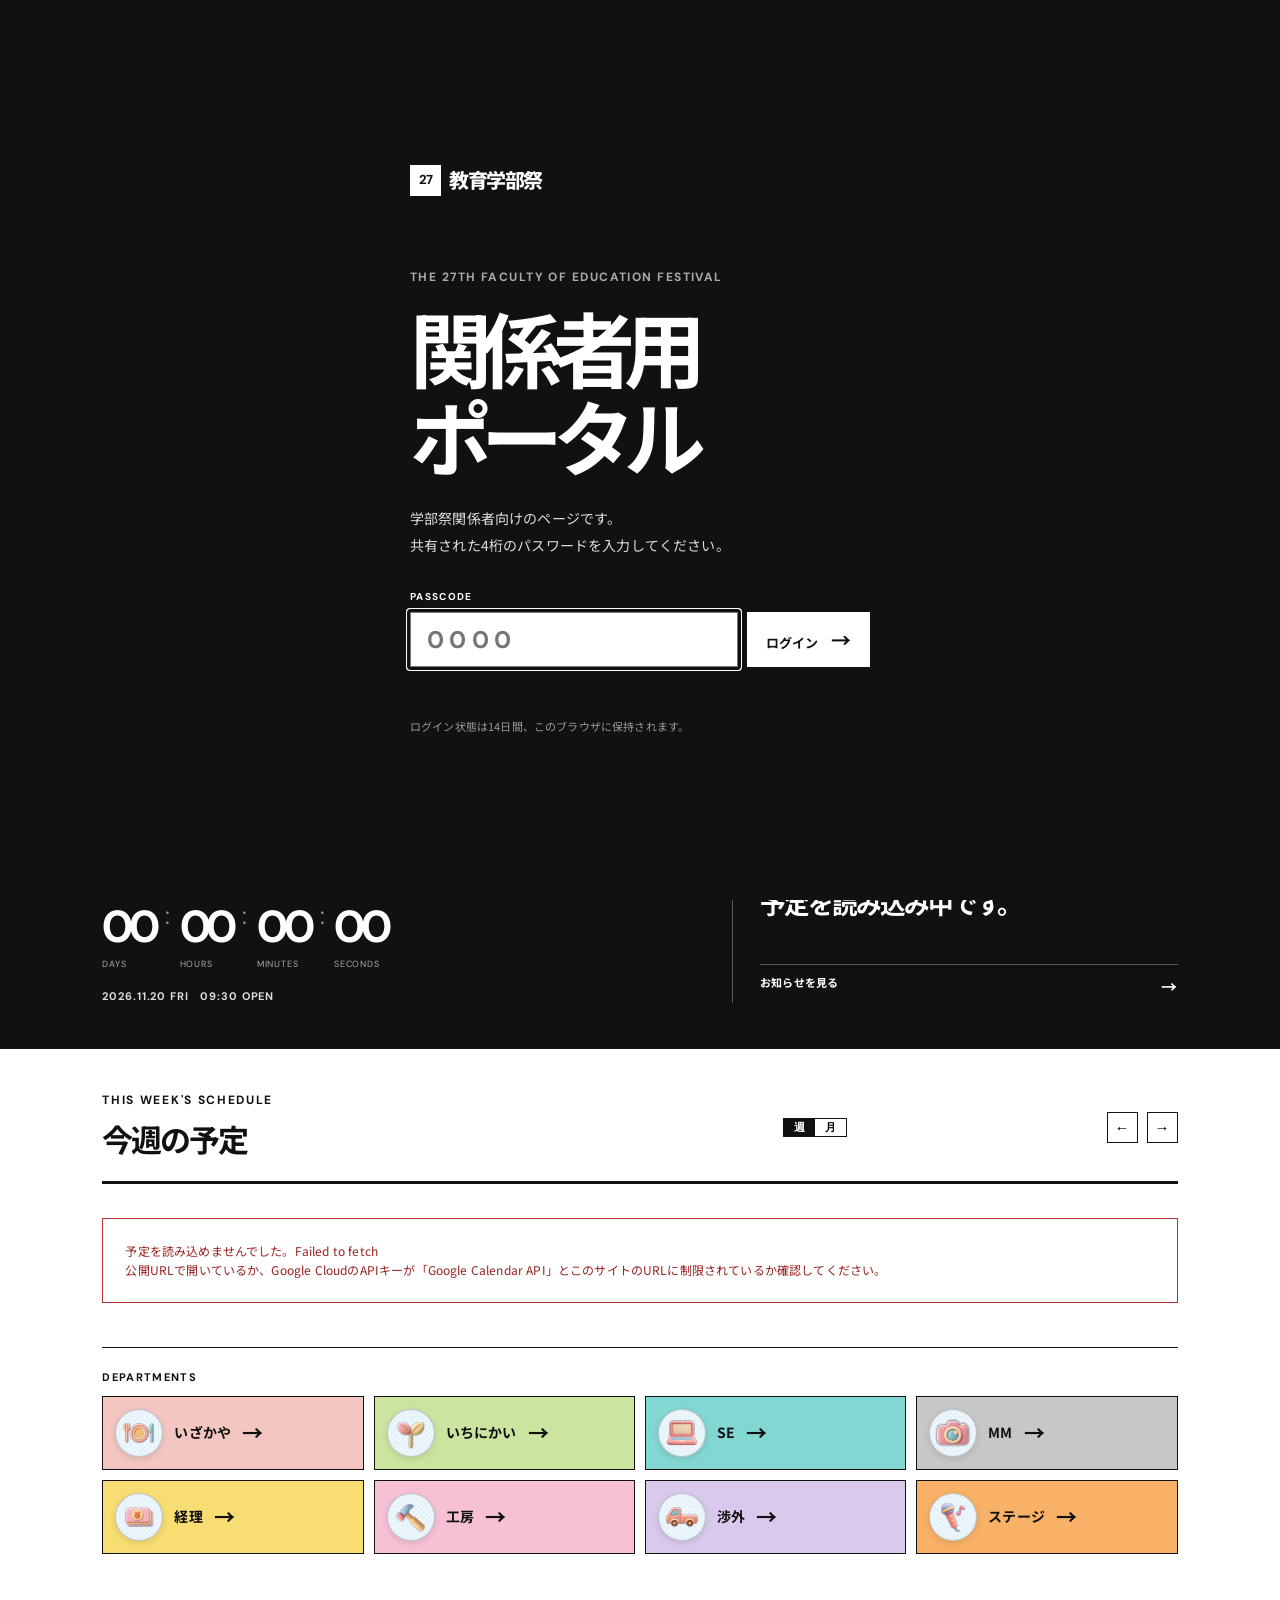
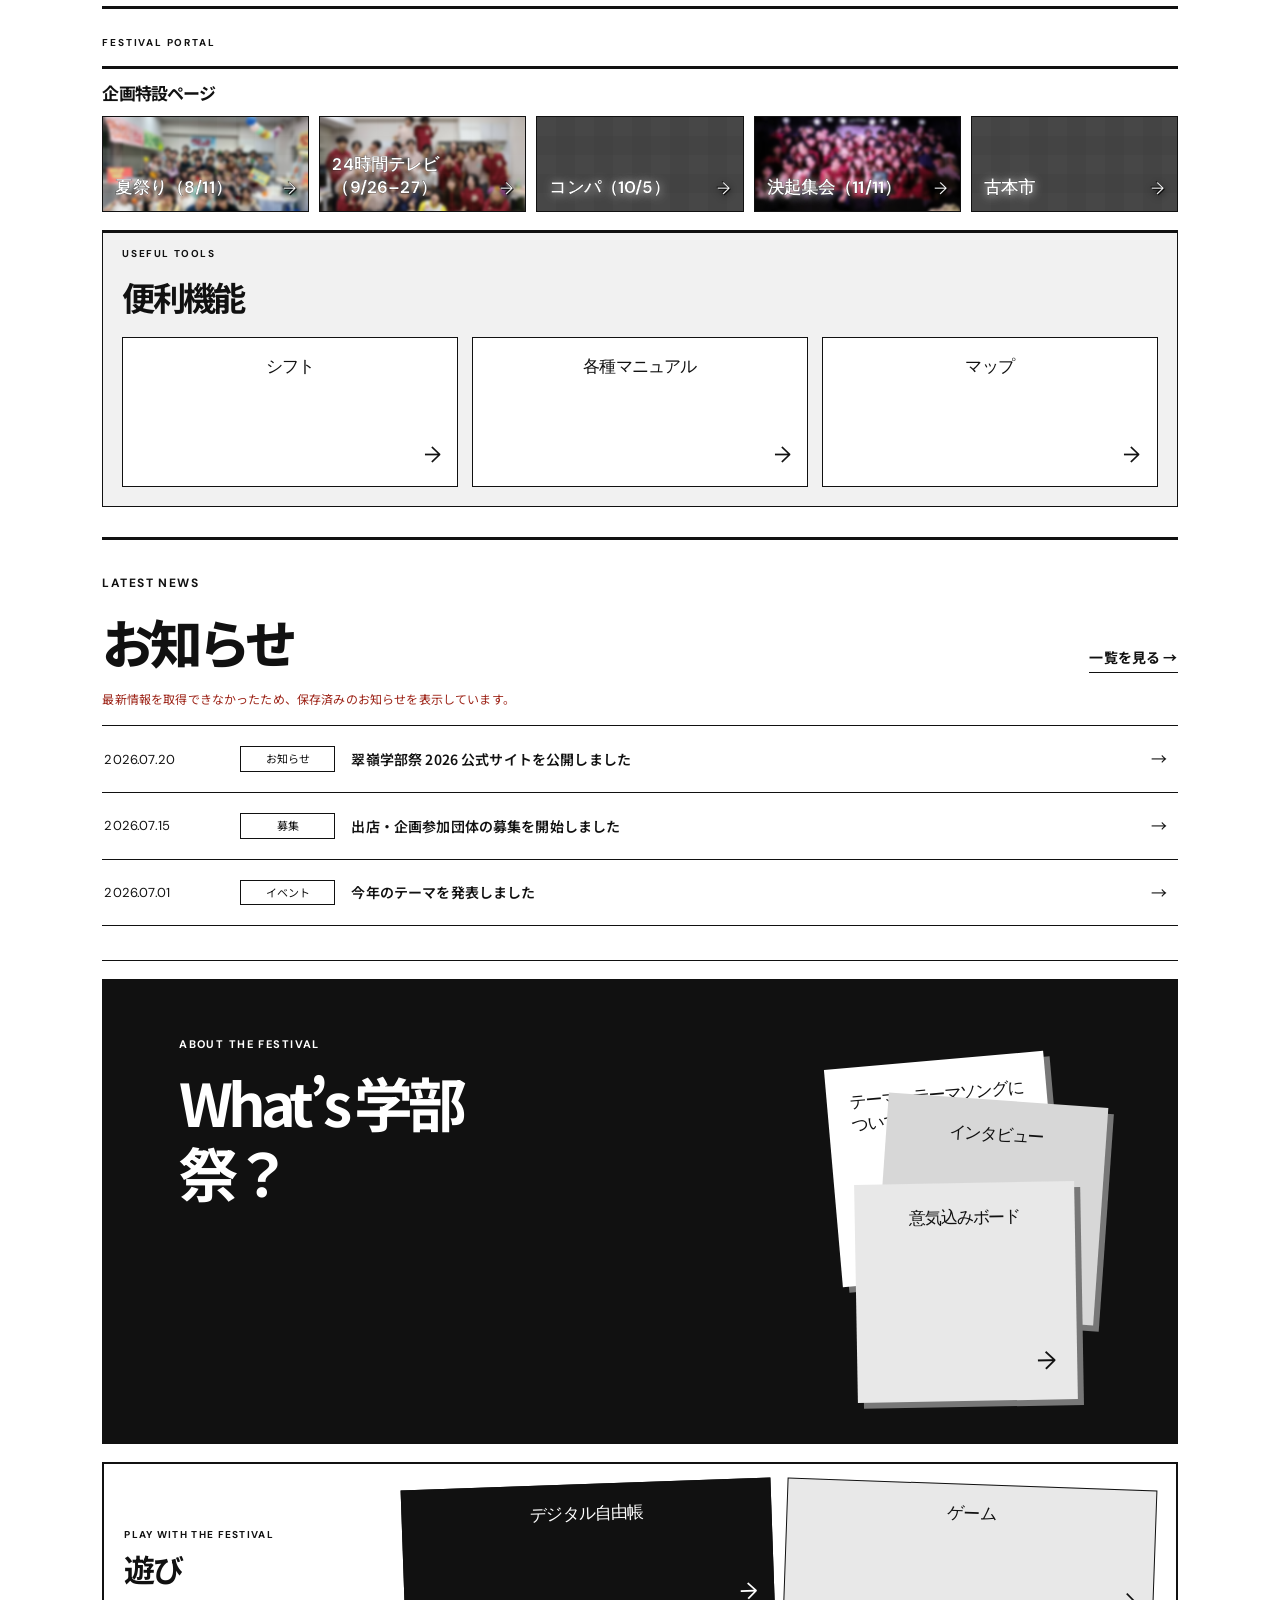
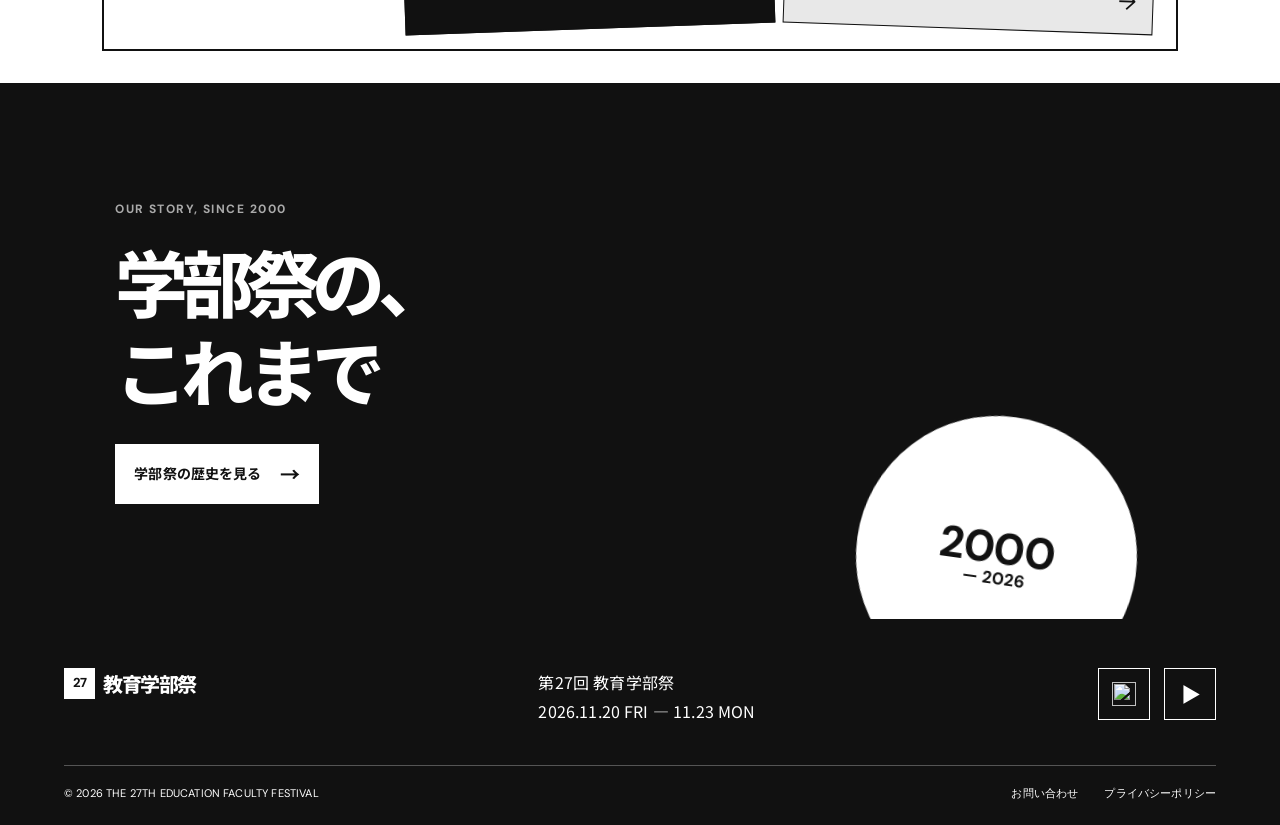
==== index.html @ 3962db63 "Add files via upload" ====
<!doctype html>
<html lang="ja">
<head>
  <meta charset="UTF-8" />
  <meta name="viewport" content="width=device-width, initial-scale=1.0" />
  <meta name="description" content="翠嶺学部祭 2026 公式サイト。企画、タイムテーブル、会場案内などの最新情報をお届けします。" />
  <title>第27回 教育学部祭 | 公式サイト</title>
  <link rel="preconnect" href="https://fonts.googleapis.com" />
  <link rel="preconnect" href="https://fonts.gstatic.com" crossorigin />
  <link href="https://fonts.googleapis.com/css2?family=DM+Sans:wght@400;500;600;700&family=Noto+Sans+JP:wght@400;500;600;700;800&display=swap" rel="stylesheet" />
  <link rel="stylesheet" href="style.css" />
</head>
<body>
  <section class="access-gate" id="access-gate" aria-labelledby="access-title">
    <div class="access-gate-inner">
      <a class="brand" href="#top"><span class="brand-mark">27</span><span>教育学部祭</span></a>
      <p class="eyebrow">THE 27TH FACULTY OF EDUCATION FESTIVAL</p>
      <h1 id="access-title">関係者用<br>ポータル</h1>
      <p class="access-copy">学部祭関係者向けのページです。<br>共有された4桁のパスワードを入力してください。</p>
      <form class="access-form" id="access-form">
        <label for="access-code">PASSCODE</label>
        <input id="access-code" name="access-code" inputmode="numeric" autocomplete="one-time-code" pattern="[0-9]{4}" maxlength="4" placeholder="0000" aria-describedby="access-error" required />
        <button type="submit">ログイン <span>→</span></button>
        <p class="access-error" id="access-error" aria-live="polite"></p>
      </form>
      <p class="access-note">ログイン状態は14日間、このブラウザに保持されます。</p>
    </div>
  </section>
  <a class="skip-link" href="#main">本文へ移動</a>
  <header class="site-header" id="top">
    <a class="brand" href="#top" aria-label="翠嶺学部祭 2026 トップへ">
      <span class="brand-mark">27</span><span>教育学部祭</span>
    </a>
    <button class="menu-button" aria-expanded="false" aria-controls="global-nav"><span></span><span></span><span></span><span class="sr-only">メニューを開く</span></button>
    <nav class="global-nav" id="global-nav" aria-label="メインナビゲーション">
      <a href="#schedule">今週の予定</a><a href="#departments">各部署</a><a href="#special">企画特設ページ</a><a href="#utility">便利機能</a><a href="#news">お知らせ</a>
      <a href="#history">学部祭の歴史</a>
    </nav>
  </header>

  <main id="main">
    <section class="hero" aria-labelledby="hero-title">
      <div class="hero-decoration hero-grid"></div><div class="mosaic mosaic-one"></div><div class="mosaic mosaic-two"></div>
      <div class="hero-inner">
        <p class="eyebrow">THE 27TH FACULTY OF EDUCATION FESTIVAL</p>
        <p class="festival-number">27<sup>TH</sup></p>
        <h1 id="hero-title">教育学部祭</h1>
        <div class="theme-mosaic" aria-label="テーマは近日発表"><span>THEME</span><strong>■■■■ ■■■■■</strong><small>COMING SOON</small></div>
        <p class="hero-copy">2026.11.20 <span>Fri</span> — 11.23 <span>Mon</span></p>
        <div class="hero-actions"><a class="button button-dark" href="#program">企画を探す <span>→</span></a><a class="text-link" href="#schedule">当日の予定を見る <span>↓</span></a></div>
      </div>
      <p class="hero-location">EDUCATION FACULTY FESTIVAL / 2026</p>
    </section>

    <section class="notice-bar" aria-label="重要なお知らせ"><span class="notice-label">NEWS</span><a href="#news">第27回教育学部祭は11月20日（金）午前9時30分に開幕します。</a><span aria-hidden="true">→</span></section>

    <section class="live-panel" aria-label="開催までのカウントダウンと予定">
      <div class="countdown-wrap"><div class="countdown-main"><p class="eyebrow">UNTIL THE FESTIVAL STARTS</p><div class="countdown-title"><span>OPENING IN</span><strong id="countdown-status">COUNTDOWN</strong></div><div class="countdown" aria-live="polite"><div><b id="days">000</b><span>DAYS</span></div><i>:</i><div><b id="hours">00</b><span>HOURS</span></div><i>:</i><div><b id="minutes">00</b><span>MINUTES</span></div><i>:</i><div><b id="seconds">00</b><span>SECONDS</span></div></div><p class="opening-date">2026.11.20 FRI &nbsp; 09:30 OPEN</p></div><aside class="todays-topic" aria-label="Today's Topic"><p>TODAY'S TOPIC</p><h2>テーマは<br><span>近日発表。</span></h2><a href="#news">お知らせを見る <b>→</b></a></aside></div>
      <div class="week-wrap" id="schedule"><div class="week-head"><div><p class="eyebrow">THIS WEEK'S SCHEDULE</p><h2>今週の予定</h2></div><button class="week-nav" id="prev-week" aria-label="前の週を見る">←</button><button class="week-nav" id="next-week" aria-label="次の週を見る">→</button></div><div class="week-days" id="week-calendar" aria-label="週間カレンダー"></div><p class="calendar-note">Google Calendar: <span>tanakahakuto.8910@gmail.com</span> と連携予定</p><div class="department-links" id="departments" aria-label="各部署のページ"><p>DEPARTMENTS</p><div><a class="dept izakaya" href="#izakaya">いざかや <span>→</span></a><a class="dept ichinikai" href="#ichinikai">いちにかい <span>→</span></a><a class="dept se" href="#se">SE <span>→</span></a><a class="dept mm" href="#mm">MM <span>→</span></a><a class="dept finance" href="#finance">経理 <span>→</span></a><a class="dept workshop" href="#workshop">工房 <span>→</span></a><a class="dept external" href="#external">渉外 <span>→</span></a><a class="dept stage" href="#stage">ステージ <span>→</span></a></div></div></div>
    </section>

    <section class="quick-links section" id="guide" aria-labelledby="quick-title">
      <div class="section-heading"><p class="eyebrow">FIRST, PLAN YOUR DAY</p><h2 id="quick-title">はじめての翠嶺祭</h2></div>
      <div class="quick-grid">
        <a class="quick-card coral" href="#program"><span class="card-number">01</span><span class="quick-icon">⌕</span><h3>企画を探す</h3><p>出店・展示・ステージを<br>ジャンルから見つけよう。</p><span class="arrow">→</span></a>
        <a class="quick-card yellow" href="#schedule"><span class="card-number">02</span><span class="quick-icon">◷</span><h3>予定を立てる</h3><p>見たい企画を集めて、<br>自分だけの一日をつくろう。</p><span class="arrow">→</span></a>
        <a class="quick-card blue" href="#map"><span class="card-number">03</span><span class="quick-icon">⌖</span><h3>会場を知る</h3><p>会場マップ・アクセス・<br>当日の案内を確認。</p><span class="arrow">→</span></a>
      </div>
    </section>

    <section class="participate section" id="join" aria-labelledby="join-title"><div class="section-heading"><p class="eyebrow">JOIN THE FESTIVAL</p><h2 id="join-title">楽しみ方は、ひとつじゃない。</h2></div><div class="join-grid"><a href="#stamp"><span class="join-symbol">✦</span><h3>デジタル<br>スタンプラリー</h3><p>会場を巡って、特別な景品を手に入れよう。</p><span>→</span></a><a href="#vote"><span class="join-symbol">◎</span><h3>みんなで<br>投票しよう</h3><p>お気に入りの企画に、あなたの一票を。</p><span>→</span></a><a href="#reserve"><span class="join-symbol">□</span><h3>来場前に<br>チェック</h3><p>予約や注意事項を確認して、当日をスムーズに。</p><span>→</span></a></div></section>

    <section class="news section" id="news" aria-labelledby="news-title" data-news-sheet-url="https://docs.google.com/spreadsheets/d/1WaJwEcD4cRVflC9Ynb9vt3kS-NcZM_ok2GbHwjqcPaI/edit?gid=0#gid=0" data-news-limit="5"><div class="section-heading split"><div><p class="eyebrow">LATEST NEWS</p><h2 id="news-title">お知らせ</h2></div><a class="text-link" href="#all-news">一覧を見る <span>→</span></a></div><p class="news-status" id="news-status" aria-live="polite"></p><div class="news-list"><a href="#news-1"><time>2026.07.20</time><span class="tag">お知らせ</span><p>翠嶺学部祭 2026 公式サイトを公開しました</p><i>→</i></a><a href="#news-2"><time>2026.07.15</time><span class="tag">募集</span><p>出店・企画参加団体の募集を開始しました</p><i>→</i></a><a href="#news-3"><time>2026.07.01</time><span class="tag">イベント</span><p>今年のテーマを発表しました</p><i>→</i></a></div></section>

    <section class="archive-cta" id="history"><p class="eyebrow">OUR STORY, SINCE 2000</p><h2>学部祭の、<br>これまで</h2><a class="button button-light" href="#history">学部祭の歴史を見る <span>→</span></a><div class="archive-circle">2000<br><small>— 2026</small></div></section>
  </main>
  <footer class="site-footer"><div class="footer-top"><a class="brand" href="#top"><span class="brand-mark">27</span><span>教育学部祭</span></a><p>第27回 教育学部祭<br>2026.11.20 FRI — 11.23 MON</p><div class="socials"><a class="social-instagram" href="https://www.instagram.com/pfes2026?igsh=MTlueGxud3l4d3prOQ==" target="_blank" rel="noopener noreferrer" aria-label="教育学部祭公式Instagramを新しいタブで開く"><img class="instagram-logo-image" src="https://cdn.simpleicons.org/instagram/ffffff" width="24" height="24" alt="" aria-hidden="true" /></a><a class="social-youtube" href="https://www.youtube.com/channel/UCfa11p1GQcmXJWj3DJa5eFA" target="_blank" rel="noopener noreferrer" aria-label="教育学部祭公式YouTubeチャンネルを新しいタブで開く"><span aria-hidden="true">▶</span></a></div></div><div class="footer-bottom"><span>© 2026 THE 27TH EDUCATION FACULTY FESTIVAL</span><a href="#contact">お問い合わせ</a><a href="#privacy">プライバシーポリシー</a></div></footer>
  <script src="script.js"></script>
</body>
</html>
---- style.css ----
:root{--ink:#17211e;--cream:#f8f4eb;--coral:#ff6c54;--yellow:#f5d34a;--blue:#a9d7e8;--mint:#c7dfc8;--line:#d8d1c3}*{box-sizing:border-box}html{scroll-behavior:smooth}body{margin:0;background:var(--cream);color:var(--ink);font-family:"Noto Sans JP",sans-serif;line-height:1.6}a{color:inherit;text-decoration:none}.sr-only,.skip-link{position:absolute;width:1px;height:1px;overflow:hidden;clip:rect(0,0,0,0)}.skip-link:focus{width:auto;height:auto;clip:auto;z-index:99;background:#fff;padding:12px}.site-header{height:82px;display:flex;align-items:center;justify-content:space-between;padding:0 clamp(22px,5vw,76px);background:var(--cream);position:relative;z-index:5}.brand{font-size:22px;font-weight:800;letter-spacing:-.1em;display:flex;align-items:center;gap:8px}.brand-mark{display:grid;place-items:center;width:32px;height:32px;border-radius:50%;background:var(--coral);color:#fff;font-family:"DM Sans",sans-serif;font-size:20px;transform:rotate(-12deg)}.brand-sub{color:var(--coral)}.global-nav{display:flex;align-items:center;gap:27px;font-size:14px;font-weight:600}.global-nav a:not(.nav-cta):hover,.text-link:hover{color:var(--coral)}.nav-cta{background:var(--ink);color:#fff;padding:11px 21px;border-radius:999px}.menu-button{display:none;border:0;background:none}.hero{min-height:590px;background:var(--yellow);position:relative;overflow:hidden;padding:clamp(65px,9vw,130px) clamp(22px,11vw,170px)}.hero-inner{position:relative;z-index:2}.eyebrow{font-family:"DM Sans",sans-serif;letter-spacing:.12em;font-size:12px;font-weight:700;margin:0 0 16px}.hero h1,.section h2,.feature-band h2,.map-copy h2,.archive-cta h2{font-size:clamp(43px,6.3vw,90px);letter-spacing:-.09em;line-height:1.22;margin:0;font-weight:800}.hero h1 em{font-style:normal;color:var(--coral)}.hero-copy{font-family:"DM Sans","Noto Sans JP",sans-serif;font-size:18px;line-height:1.7;font-weight:600;margin:30px 0}.hero-copy span{font-size:12px;letter-spacing:.08em}.hero-actions{display:flex;gap:26px;align-items:center}.button{display:inline-flex;align-items:center;gap:21px;padding:15px 22px;border-radius:999px;font-size:14px;font-weight:700;transition:transform .2s}.button:hover{transform:translateY(-3px)}.button span{font-size:20px}.button-dark{background:var(--ink);color:#fff}.button-light{background:#fff;color:var(--ink)}.text-link{font-size:14px;font-weight:700;border-bottom:1px solid var(--ink);padding-bottom:4px}.hero-location{position:absolute;bottom:27px;left:clamp(22px,5vw,76px);z-index:2;font-size:12px;font-weight:700}.hero-decoration{position:absolute}.hero-sun{height:420px;width:420px;border-radius:50%;background:var(--coral);right:11%;top:45px}.hero-ring{border:36px solid var(--blue);height:190px;width:190px;border-radius:50%;right:4%;bottom:-72px}.hero-grid{width:420px;height:150px;right:0;top:10px;background-image:radial-gradient(var(--ink) 1.5px,transparent 1.5px);background-size:18px 18px;opacity:.6}.hero-shape{position:absolute;z-index:1}.shape-one{width:210px;height:65px;background:var(--mint);right:25%;top:50%;transform:rotate(-40deg)}.shape-two{width:70px;height:70px;background:var(--ink);border-radius:50%;right:38%;bottom:14%}.shape-three{width:28px;height:160px;background:#fff;right:18%;top:32%;transform:rotate(35deg)}.notice-bar{min-height:58px;display:flex;align-items:center;gap:24px;padding:12px clamp(22px,5vw,76px);border-bottom:1px solid var(--line);font-size:13px;font-weight:600}.notice-label{font-family:"DM Sans";font-size:11px;background:var(--coral);color:#fff;border-radius:20px;padding:3px 9px}.notice-bar a{flex:1}.section{padding:clamp(70px,9vw,128px) clamp(22px,9vw,136px)}.section-heading h2{font-size:clamp(34px,4.1vw,58px)}.quick-grid{display:grid;grid-template-columns:repeat(3,1fr);gap:16px;margin-top:42px}.quick-card{min-height:274px;border-radius:4px;padding:24px;position:relative;transition:transform .2s}.quick-card:hover{transform:translateY(-7px)}.coral{background:var(--coral);color:#fff}.yellow{background:var(--yellow)}.blue{background:var(--blue)}.card-number{font:600 12px "DM Sans"}.quick-icon{display:block;font:70px/1 "DM Sans";margin:24px 0 16px}.quick-card h3{font-size:23px;margin:0}.quick-card p{font-size:13px;margin:6px 0}.arrow{position:absolute;right:23px;bottom:18px;font-size:23px}.feature-band{background:var(--ink);color:#fff;min-height:645px;padding:clamp(70px,9vw,130px) clamp(22px,9vw,136px);display:grid;grid-template-columns:1fr 1.1fr;gap:65px;align-items:center;overflow:hidden}.feature-band h2{font-size:clamp(46px,5.5vw,75px)}.feature-copy>p:not(.eyebrow){font-size:15px;line-height:2;margin:26px 0}.program-stack{height:400px;position:relative}.program-card{position:absolute;width:270px;height:330px;border-radius:4px;padding:24px;box-shadow:9px 9px 0 rgba(255,255,255,.15);transition:transform .2s}.program-card:hover{transform:translateY(-12px) rotate(0)}.program-card p{font:700 11px "DM Sans";letter-spacing:.1em}.program-card h3{font-size:31px;line-height:1.25;letter-spacing:-.07em;margin:76px 0 14px}.program-card span{font-size:12px}.program-card i{position:absolute;right:20px;bottom:15px;font-size:20px;font-style:normal}.card-a{background:var(--yellow);color:var(--ink);left:0;top:13px;transform:rotate(-8deg)}.card-b{background:var(--coral);right:22px;top:10px;transform:rotate(7deg);color:#fff}.card-c{background:var(--blue);color:var(--ink);left:120px;bottom:-23px;transform:rotate(-1deg)}.split{display:flex;justify-content:space-between;align-items:end}.day-tabs{margin-top:40px;display:flex;gap:5px;border-bottom:1px solid var(--line)}.day-tab{font:700 20px "DM Sans";padding:12px 22px;border:0;background:transparent;cursor:pointer;color:#888;border-bottom:3px solid transparent}.day-tab small{font-size:10px}.day-tab.active{color:var(--ink);border-color:var(--coral)}.timeline>div{display:grid;grid-template-columns:120px 1fr 1fr;align-items:center;gap:20px;border-bottom:1px solid var(--line);padding:20px 4px}.timeline time{font:600 19px "DM Sans"}.timeline p{margin:0;font-weight:700}.timeline span{font-size:13px;color:#667}.hidden{display:none}.map-teaser{display:grid;grid-template-columns:1.05fr 1fr;background:var(--mint);min-height:500px}.map-art{position:relative;overflow:hidden;background:#a8d7e8;margin:46px 0 46px clamp(22px,9vw,136px);border-radius:4px;background-image:linear-gradient(35deg,transparent 48%,rgba(255,255,255,.7) 49%,rgba(255,255,255,.7) 51%,transparent 52%),linear-gradient(-45deg,transparent 48%,rgba(255,255,255,.45) 49%,rgba(255,255,255,.45) 51%,transparent 52%);background-size:120px 120px}.map-art b{position:absolute;font:700 11px "DM Sans"}.map-art b:nth-of-type(1){left:20%;top:72%}.map-art b:nth-of-type(2){left:55%;top:35%}.map-art b:nth-of-type(3){left:65%;top:75%}.map-path{position:absolute;height:25px;border-radius:30px;background:var(--yellow);transform:rotate(-27deg)}.path-1{width:82%;top:54%;left:7%}.path-2{width:60%;top:47%;left:29%;background:var(--coral);transform:rotate(43deg)}.map-dot{position:absolute;width:28px;height:28px;border-radius:50%;background:var(--ink);border:6px solid #fff}.dot-1{left:17%;top:61%}.dot-2{left:52%;top:27%}.dot-3{left:69%;top:66%}.map-copy{padding:clamp(65px,9vw,120px) clamp(22px,7vw,100px);align-self:center}.map-copy h2{font-size:clamp(38px,4.4vw,60px)}.map-copy>p:not(.eyebrow){font-size:14px;line-height:2;margin:25px 0}.join-grid{display:grid;grid-template-columns:repeat(3,1fr);margin-top:45px;border-top:1px solid var(--ink)}.join-grid a{min-height:285px;padding:26px;border-right:1px solid var(--ink);position:relative;transition:background .2s}.join-grid a:first-child{border-left:1px solid var(--ink)}.join-grid a:hover{background:var(--yellow)}.join-symbol{font:43px/1 "DM Sans"}.join-grid h3{font-size:24px;letter-spacing:-.06em;line-height:1.35;margin:38px 0 10px}.join-grid p{font-size:13px;max-width:190px;margin:0}.join-grid>a>span:last-child{position:absolute;bottom:22px;right:22px;font-size:22px}.news{padding-top:0}.news-list{margin-top:35px;border-top:1px solid var(--ink)}.news-list a{display:grid;grid-template-columns:120px 95px 1fr 25px;gap:16px;align-items:center;border-bottom:1px solid var(--line);padding:20px 2px;transition:padding .2s}.news-list a:hover{padding-left:12px;color:var(--coral)}.news-list time{font:13px "DM Sans"}.tag{font-size:11px;border:1px solid var(--ink);padding:3px 8px;text-align:center}.news-list p{margin:0;font-size:14px;font-weight:600}.news-list i{font-style:normal}.archive-cta{position:relative;overflow:hidden;background:var(--coral);color:#fff;padding:clamp(70px,9vw,124px) clamp(22px,9vw,136px);min-height:390px}.archive-cta h2{font-size:clamp(43px,5.7vw,78px);margin-bottom:30px}.archive-circle{position:absolute;right:11%;bottom:-80px;width:285px;height:285px;background:var(--yellow);color:var(--ink);border-radius:50%;display:grid;place-content:center;text-align:center;font:700 44px/1 "DM Sans";transform:rotate(-12deg)}.archive-circle small{font-size:17px}.site-footer{background:var(--ink);color:#fff;padding:48px clamp(22px,5vw,76px) 24px}.footer-top{display:flex;justify-content:space-between;align-items:flex-start}.footer-top .brand-mark{background:var(--yellow);color:var(--ink)}.footer-top p{font:13px;line-height:1.8;margin:0}.socials{display:flex;gap:12px}.socials a{display:grid;place-items:center;width:36px;height:36px;border:1px solid #fff;border-radius:50%;font-size:14px}.footer-bottom{border-top:1px solid #57615c;margin-top:40px;padding-top:20px;display:flex;gap:26px;font:11px "DM Sans"}.footer-bottom span{margin-right:auto}@media(max-width:760px){.site-header{height:68px}.global-nav{display:none;position:absolute;left:0;right:0;top:68px;background:var(--cream);padding:18px 22px 27px;flex-direction:column;align-items:stretch;gap:13px;border-bottom:1px solid var(--line)}.global-nav.open{display:flex}.menu-button{display:flex;width:36px;height:36px;flex-direction:column;justify-content:center;gap:5px;cursor:pointer}.menu-button span:not(.sr-only){width:25px;height:2px;background:var(--ink);display:block}.hero{min-height:590px;padding-top:82px}.hero h1{font-size:45px}.hero-sun{width:270px;height:270px;right:-70px;top:60px}.hero-ring{width:135px;height:135px;border-width:25px;right:-35px;bottom:8px}.hero-grid{right:-170px}.shape-one{right:10%;top:60%;width:160px}.shape-two{right:47%;bottom:17%}.shape-three{right:24%;top:32%}.hero-actions{flex-direction:column;align-items:flex-start;gap:20px}.notice-bar{gap:12px;font-size:12px}.notice-bar>a{line-height:1.5}.quick-grid,.feature-band,.map-teaser{grid-template-columns:1fr}.quick-grid{gap:10px}.quick-card{min-height:210px}.quick-icon{font-size:52px;margin:12px 0}.feature-band{gap:28px}.program-stack{height:366px;transform:scale(.87);transform-origin:left top;width:115%}.split{align-items:flex-start;gap:16px;flex-direction:column}.timeline>div{grid-template-columns:74px 1fr}.timeline span{grid-column:2}.map-art{height:330px;margin:28px 22px 0;order:2}.map-copy{order:1;padding-bottom:20px}.join-grid{grid-template-columns:1fr}.join-grid a{min-height:190px;border-left:1px solid var(--ink)}.join-grid h3{margin:20px 0 7px}.news-list a{grid-template-columns:1fr auto;gap:8px;padding:16px 2px}.news-list .tag{justify-self:start}.news-list p{grid-column:1}.news-list i{grid-column:2;grid-row:1 / span 2}.archive-circle{width:200px;height:200px;right:-35px;bottom:-55px;font-size:30px}.footer-top{flex-direction:column;gap:26px}.footer-bottom{flex-wrap:wrap;gap:12px}.footer-bottom span{flex-basis:100%}}
/* Monochrome redesign for the 27th Education Faculty Festival */
:root{--ink:#111;--cream:#fff;--coral:#111;--yellow:#eee;--blue:#f4f4f4;--mint:#e9e9e9;--line:#c9c9c9}
.brand{letter-spacing:-.06em}.brand-mark{background:var(--ink);border-radius:0;font-size:13px;transform:none}.global-nav a:not(.nav-cta):hover,.text-link:hover{color:#666}.nav-cta{border-radius:0}.hero{background:#fff;min-height:635px;border-bottom:1px solid var(--ink)}.hero h1{font-size:clamp(58px,9vw,130px);letter-spacing:-.13em;line-height:1}.festival-number{font:800 clamp(90px,18vw,240px)/.7 "DM Sans";letter-spacing:-.12em;position:absolute;right:7vw;top:17%;z-index:-1;color:#f2f2f2}.festival-number sup{font-size:.18em;letter-spacing:0;vertical-align:top}.theme-mosaic{display:flex;align-items:center;gap:16px;margin-top:20px;font-family:"DM Sans";font-size:12px;font-weight:700;letter-spacing:.12em}.theme-mosaic strong{font-size:22px;letter-spacing:.05em;background:repeating-linear-gradient(90deg,#111 0 10px,#555 10px 20px,#aaa 20px 30px,#222 30px 40px);color:transparent;user-select:none}.theme-mosaic small{font-size:9px}.hero-copy{margin:40px 0 28px}.hero-decoration{display:none}.mosaic{display:block;position:absolute;background:repeating-linear-gradient(90deg,#111 0 18px,#555 18px 36px,#aaa 36px 54px,#e5e5e5 54px 72px),repeating-linear-gradient(0deg,transparent 0 18px,rgba(255,255,255,.6) 18px 36px);mix-blend-mode:multiply}.mosaic-one{width:310px;height:180px;right:9%;bottom:12%;transform:skewY(-14deg)}.mosaic-two{width:120px;height:120px;right:29%;top:19%;filter:grayscale(1)}.notice-label{background:#111;border-radius:0}.quick-card,.program-card,.map-art{border-radius:0}.coral,.yellow,.blue{background:#f3f3f3;color:var(--ink);border:1px solid var(--ink)}.quick-card:hover{background:#111;color:#fff}.feature-band{background:#111}.card-a,.card-b,.card-c{background:#fff;color:#111;box-shadow:8px 8px 0 #777}.day-tab.active{border-color:#111}.map-teaser{background:#ededed}.map-art{background-color:#fff;filter:grayscale(1)}.map-path{background:#111}.path-2{background:#777}.join-grid a:hover{background:#111;color:#fff}.archive-cta{background:#111}.archive-circle{background:#fff;color:#111;border-radius:0;transform:rotate(12deg)}.footer-top .brand-mark{background:#fff;color:#111}.socials a{border-radius:0}@media(max-width:760px){.festival-number{right:3vw;top:26%;font-size:120px}.theme-mosaic{gap:8px;flex-wrap:wrap}.mosaic-one{right:-40px;width:230px;height:130px}.mosaic-two{right:21%;top:13%;width:80px;height:80px}.hero h1{font-size:57px}}
/* Live countdown and weekly calendar */
.live-panel{display:grid;grid-template-columns:minmax(360px,.85fr) 1.15fr;border-bottom:1px solid var(--ink);background:#fff}.countdown-wrap{background:#111;color:#fff;padding:45px clamp(24px,5vw,76px)}.countdown-wrap .eyebrow{color:#aaa}.countdown-title{display:flex;justify-content:space-between;align-items:end;border-bottom:1px solid #555;padding-bottom:12px;font:700 11px "DM Sans";letter-spacing:.12em}.countdown-title strong{font-size:10px;color:#bbb}.countdown{display:flex;align-items:flex-start;gap:9px;margin:28px 0 18px;font-family:"DM Sans"}.countdown div{display:flex;flex-direction:column}.countdown b{font-size:clamp(32px,3.5vw,51px);letter-spacing:-.09em;line-height:1}.countdown span{margin-top:7px;font-size:9px;letter-spacing:.1em;color:#aaa}.countdown i{font-style:normal;font-size:24px;line-height:.9;color:#888}.opening-date{font:700 11px "DM Sans";letter-spacing:.08em;margin:0;color:#ddd}.week-wrap{padding:36px clamp(24px,5vw,76px) 22px;overflow:hidden}.week-head{display:flex;align-items:center;gap:9px}.week-head>div{margin-right:auto}.week-head .eyebrow{margin-bottom:3px}.week-head h2{font-size:25px;letter-spacing:-.07em;margin:0}.week-nav{display:grid;place-items:center;width:31px;height:31px;background:#fff;border:1px solid #111;font-size:15px;cursor:pointer}.week-nav:hover{background:#111;color:#fff}.week-days{display:grid;grid-template-columns:repeat(7,minmax(75px,1fr));gap:7px;margin-top:24px}.calendar-day{min-height:119px;border:1px solid #bbb;padding:9px 8px}.calendar-day.today{border:2px solid #111}.calendar-day time{display:block;font:700 12px "DM Sans"}.calendar-day time small{font-size:9px;color:#777;margin-left:3px}.calendar-event{display:block;background:#111;color:#fff;font-size:10px;line-height:1.4;padding:5px;margin-top:11px}.calendar-event.light{background:#ddd;color:#111}.calendar-note{font-size:10px;color:#666;margin:12px 0 0}.calendar-note span{font-family:"DM Sans"}@media(max-width:900px){.live-panel{grid-template-columns:1fr}.week-wrap{padding-bottom:30px}}@media(max-width:600px){.countdown-wrap{padding-top:36px}.countdown{gap:5px}.countdown b{font-size:30px}.countdown i{font-size:17px}.week-wrap{padding-left:22px;padding-right:22px}.week-days{overflow-x:auto;padding-bottom:6px}.calendar-day{min-width:75px}}
.department-links{border-top:1px solid #bbb;margin-top:20px;padding-top:13px}.department-links>p{font:700 10px "DM Sans";letter-spacing:.12em;margin:0 0 9px}.department-links>div{display:grid;grid-template-columns:repeat(4,1fr);gap:5px}.dept{display:flex;justify-content:space-between;align-items:center;min-height:34px;padding:6px 8px;border:1px solid #111;font-size:11px;font-weight:700;transition:transform .15s,background .15s}.dept:hover{transform:translateY(-2px);background:#111!important;color:#fff}.dept span{font-size:15px}.izakaya{background:#f3c6c2}.ichinikai{background:#cbe5a1}.se{background:#83d7d3}.mm{background:#c7c7c7}.finance{background:#f8dd72}.workshop{background:#f6c0d5}.external{background:#d9c9ec}.stage{background:#f8b166}@media(max-width:600px){.department-links>div{grid-template-columns:repeat(2,1fr)}}
.countdown-wrap{display:grid;grid-template-columns:1.15fr .85fr;gap:27px;align-items:stretch}.todays-topic{border-left:1px solid #555;padding:4px 0 4px 27px;display:flex;flex-direction:column}.todays-topic p{font:700 10px "DM Sans";letter-spacing:.12em;color:#aaa;margin:0}.todays-topic h2{font-size:clamp(20px,2vw,30px);letter-spacing:-.08em;line-height:1.3;margin:28px 0 auto}.todays-topic h2 span{color:#bbb}.todays-topic a{border-top:1px solid #555;padding-top:9px;font-size:11px;font-weight:700}.todays-topic b{float:right;font-size:16px}.view-switch{display:flex;border:1px solid #111;margin-left:auto;margin-right:3px}.view-button{width:31px;border:0;background:#fff;font-size:11px;font-weight:700;cursor:pointer}.view-button.active{background:#111;color:#fff}.department-links{margin-top:26px;padding-top:18px}.department-links>p{font-size:11px;margin-bottom:12px}.department-links>div{grid-template-columns:repeat(4,1fr);gap:9px}.dept{min-height:68px;padding:12px;font-size:14px}.dept span{font-size:21px}.outside-day{opacity:.35}@media(max-width:1100px){.department-links>div{grid-template-columns:repeat(2,1fr)}}@media(max-width:650px){.countdown-wrap{grid-template-columns:1fr;gap:24px}.todays-topic{border-left:0;border-top:1px solid #555;padding:20px 0 0;min-height:150px}.todays-topic h2{margin:12px 0 auto}.department-links>div{grid-template-columns:1fr 1fr}.dept{min-height:58px;font-size:13px}}
.live-panel{display:block}.countdown-wrap{grid-template-columns:minmax(0,1.15fr) minmax(260px,.85fr);padding-left:clamp(24px,8vw,136px);padding-right:clamp(24px,8vw,136px)}.week-wrap{padding:42px clamp(24px,8vw,136px) 32px;border-top:1px solid var(--ink)}.department-links{margin-top:32px;padding-top:22px;border-top:1px solid #111}.department-links>div{grid-template-columns:repeat(4,1fr);gap:12px}@media(max-width:650px){.countdown-wrap{padding-left:22px;padding-right:22px}.week-wrap{padding-left:22px;padding-right:22px}.department-links>div{grid-template-columns:repeat(2,1fr)}}
.access-gate{position:fixed;inset:0;z-index:100;background:#111;color:#fff;display:grid;place-items:center;padding:24px;overflow:auto}.access-gate[hidden]{display:none}.access-gate-inner{width:min(100%,460px);padding:20px 0}.access-gate .brand{margin-bottom:72px}.access-gate .brand-mark{background:#fff;color:#111}.access-gate .eyebrow{color:#aaa}.access-gate h1{font-size:clamp(52px,9vw,82px);letter-spacing:-.13em;line-height:1.07;margin:0}.access-copy{margin:26px 0 32px;font-size:14px;line-height:1.9;color:#ddd}.access-form{display:grid;grid-template-columns:1fr auto;gap:9px}.access-form label{grid-column:1/-1;font:700 10px "DM Sans";letter-spacing:.13em}.access-form input{width:100%;height:55px;border:1px solid #777;background:#fff;color:#111;padding:0 16px;font:700 24px "DM Sans";letter-spacing:.22em;outline-offset:3px}.access-form button{height:55px;border:1px solid #fff;background:#fff;color:#111;padding:0 18px;font:700 13px "Noto Sans JP";cursor:pointer}.access-form button:hover{background:#111;color:#fff}.access-form button span{font-size:20px;margin-left:10px}.access-error{grid-column:1/-1;min-height:20px;margin:0;color:#ffb0a6;font-size:12px}.access-note{margin:22px 0 0;font-size:11px;color:#999}@media(max-width:480px){.access-gate .brand{margin-bottom:44px}.access-form{grid-template-columns:1fr}.access-form button{width:100%}}
.dept{gap:11px;justify-content:flex-start}.dept::before{content:"";display:block;flex:0 0 46px;width:46px;height:46px;border-radius:50%;background-position:center;background-size:cover;border:1px solid rgba(17,17,17,.2);box-shadow:0 2px 6px rgba(17,17,17,.12)}.dept.izakaya::before{background-image:url("file:///C:/Users/tanak/OneDrive%20-%20Kyoto%20University/京都大学/2026/学部祭/ホームページ/S__55615501_0.jpg")}.dept.ichinikai::before{background-image:url("file:///C:/Users/tanak/OneDrive%20-%20Kyoto%20University/京都大学/2026/学部祭/ホームページ/S__55615505_0.jpg")}.dept.se::before{background-image:url("file:///C:/Users/tanak/OneDrive%20-%20Kyoto%20University/京都大学/2026/学部祭/ホームページ/S__55615504_0.jpg")}.dept.mm::before{background-image:url("file:///C:/Users/tanak/OneDrive%20-%20Kyoto%20University/京都大学/2026/学部祭/ホームページ/S__55615506_0.jpg")}.dept.finance::before{background-image:url("file:///C:/Users/tanak/OneDrive%20-%20Kyoto%20University/京都大学/2026/学部祭/ホームページ/S__55615507_0.jpg")}.dept.workshop::before{background-image:url("file:///C:/Users/tanak/OneDrive%20-%20Kyoto%20University/京都大学/2026/学部祭/ホームページ/S__55615508_0.jpg")}.dept.external::before{background-image:url("file:///C:/Users/tanak/OneDrive%20-%20Kyoto%20University/京都大学/2026/学部祭/ホームページ/S__55615503_0.jpg")}.dept.stage::before{background-image:url("file:///C:/Users/tanak/OneDrive%20-%20Kyoto%20University/京都大学/2026/学部祭/ホームページ/S__55615510_0.jpg")}.dept:hover::before{border-color:#fff}@media(max-width:650px){.dept::before{flex-basis:38px;width:38px;height:38px}}
.google-calendar-embed{width:100%;height:560px;border:1px solid #111;background:#fff;display:block}.calendar-embed-note{font-size:10px;color:#666;margin:12px 0 0}@media(max-width:650px){.google-calendar-embed{height:500px}}
.dept.izakaya::before{background-image:url("assets/izakaya.jpg")}.dept.ichinikai::before{background-image:url("assets/ichinikai.jpg")}.dept.se::before{background-image:url("assets/se.jpg")}.dept.mm::before{background-image:url("assets/mm.jpg")}.dept.finance::before{background-image:url("assets/finance.jpg")}.dept.workshop::before{background-image:url("assets/workshop.jpg")}.dept.external::before{background-image:url("assets/external.jpg")}.dept.stage::before{background-image:url("assets/stage.jpg")}
.calendar-event{border-left:3px solid #111;background:#111}.calendar-loading{grid-column:1/-1;padding:28px 0;color:#666;font-size:13px}.calendar-event-error{grid-column:1/-1;padding:22px;border:1px solid #b33;color:#922;font-size:12px}.calendar-day .calendar-event{overflow:hidden;text-overflow:ellipsis;white-space:nowrap}
.week-wrap{background:#fff}.week-head{min-height:74px}.week-head h2{font-size:31px}.week-days{gap:9px;margin-top:22px}.calendar-day{min-height:150px;padding:12px 10px;border-color:#bdbdbd}.calendar-day time{font-size:15px;letter-spacing:.02em}.calendar-day time small{font-size:10px;margin-left:5px}.calendar-event{margin-top:13px;padding:7px 8px;font-size:11px;font-weight:700;border-left-width:0;color:#fff;border-radius:0}.month-view .calendar-day{min-height:92px}.month-view .calendar-event{margin-top:7px;padding:4px 5px;font-size:9px}@media(max-width:650px){.week-head h2{font-size:25px}.calendar-day{min-height:130px}}
.week-wrap{background:#fff}.week-head{border-bottom:0}.week-head .eyebrow{letter-spacing:.14em}.week-days{background:#fff}.calendar-day{background:#fff}.calendar-day.outside-day{background:#fff;opacity:.35}.calendar-event{box-shadow:none}.view-switch{border-color:#111}.week-nav{border-color:#111}
.calendar-event{cursor:pointer;transition:transform .15s,filter .15s}.calendar-event:hover{transform:translateY(-2px);filter:brightness(.93)}.event-modal{position:fixed;inset:0;z-index:210;display:grid;place-items:center;padding:22px;background:rgba(17,17,17,.55)}.event-modal[hidden]{display:none}.event-modal-card{position:relative;width:min(100%,500px);max-height:min(80vh,620px);overflow:auto;background:#fff;color:#111;padding:34px;border-top:10px solid #111;box-shadow:0 16px 50px rgba(0,0,0,.3)}.event-modal-close{position:absolute;right:15px;top:14px;width:32px;height:32px;background:#fff;border:1px solid #111;font-size:19px;cursor:pointer}.event-modal-label{font:700 10px "DM Sans";letter-spacing:.12em;margin:0 0 12px;color:#555}.event-modal-title{font-size:28px;letter-spacing:-.06em;line-height:1.35;margin:0 35px 24px 0}.event-modal-detail{border-top:1px solid #ccc;padding:13px 0;font-size:13px;line-height:1.8}.event-modal-detail strong{display:block;font:700 10px "DM Sans";letter-spacing:.1em;color:#777}.event-modal-description{white-space:pre-wrap}.event-modal-link{display:inline-flex;margin-top:14px;padding:10px 15px;background:#111;color:#fff;font-size:12px;font-weight:700}@media(max-width:600px){.event-modal-card{padding:28px 22px}.event-modal-title{font-size:24px}}
.todays-topic .topic-date{font:700 11px "DM Sans";letter-spacing:.08em;color:#bbb;margin:12px 0 0}.todays-topic .topic-status{font-size:13px;line-height:1.7;color:#bbb;margin:22px 0 auto}@media(max-width:650px){.week-head{flex-wrap:wrap;gap:8px}.week-head>div:first-child{flex-basis:100%}.view-switch{margin-left:0}.week-nav{width:34px;height:34px}.week-days{grid-template-columns:repeat(7,minmax(132px,1fr));gap:7px;scroll-snap-type:x mandatory}.calendar-day{scroll-snap-align:start;min-height:144px}.month-view{grid-template-columns:repeat(7,minmax(82px,1fr))}.month-view .calendar-day{min-height:104px}.calendar-event{font-size:10px}.todays-topic .topic-date{margin-top:5px}}
@media(max-width:650px){.week-days{display:grid;grid-template-columns:1fr;overflow:visible;padding-bottom:0;gap:6px;scroll-snap-type:none}.calendar-day{min-width:0;min-height:76px;display:grid;grid-template-columns:88px 1fr;align-items:start;gap:8px;padding:10px;scroll-snap-align:none}.calendar-day time{padding-top:3px;font-size:14px}.calendar-day .calendar-event{grid-column:2;margin-top:0;margin-bottom:6px;white-space:nowrap}.month-view{grid-template-columns:repeat(7,minmax(0,1fr));gap:3px;overflow:visible}.month-view .calendar-day{display:block;min-width:0;min-height:78px;padding:5px;overflow:hidden}.month-view .calendar-day time{font-size:10px;white-space:nowrap}.month-view .calendar-day time small{display:none}.month-view .calendar-event{margin:5px 0 0;padding:3px;font-size:8px;text-overflow:ellipsis;overflow:hidden;white-space:nowrap}}
.portal-links{border-top:1px solid #111;margin-top:36px;padding-top:27px}.portal-links>p{font:700 11px "DM Sans";letter-spacing:.13em;margin:0 0 17px}.portal-groups{display:grid;grid-template-columns:repeat(4,1fr);gap:18px}.portal-group{border-top:3px solid #111;padding-top:10px}.portal-group h3{font-size:17px;letter-spacing:-.05em;margin:0 0 9px}.portal-group a{display:flex;justify-content:space-between;gap:6px;align-items:center;border-top:1px solid #bbb;padding:9px 2px;font-size:12px;font-weight:600}.portal-group a:last-child{border-bottom:1px solid #bbb}.portal-group a:hover{color:#666;padding-left:6px}.portal-group a span{font:17px "DM Sans"}@media(max-width:800px){.portal-groups{grid-template-columns:repeat(2,1fr);gap:25px 14px}}@media(max-width:480px){.portal-links{margin-top:27px;padding-top:22px}.portal-groups{grid-template-columns:1fr;gap:21px}.portal-group h3{font-size:18px}.portal-group a{font-size:13px;padding:11px 2px}}
.portal-group:first-child{grid-column:1/-1;display:grid;grid-template-columns:repeat(5,1fr);gap:10px;border-top:0;padding-top:0}.portal-group:first-child h3{grid-column:1/-1;border-top:3px solid #111;padding-top:10px;margin:0}.portal-group:first-child a{position:relative;isolation:isolate;overflow:hidden;min-height:96px;display:flex;align-items:flex-end;border:1px solid #111!important;padding:12px;color:#111;background:#f0f0f0;font-size:14px;transition:transform .2s}.portal-group:first-child a:hover{padding-left:12px;color:#111;transform:translateY(-4px)}.portal-group:first-child a::before{content:"";position:absolute;z-index:-2;inset:-12px;background-image:var(--portal-image,none);background-position:center;background-size:cover;filter:blur(6px) saturate(.8);transform:scale(1.1)}.portal-group:first-child a::after{content:"";position:absolute;z-index:-1;inset:0;background-image:linear-gradient(90deg,rgba(255,255,255,.1) 50%,rgba(0,0,0,.12) 50%),linear-gradient(rgba(255,255,255,.1) 50%,rgba(0,0,0,.12) 50%);background-size:12px 12px;mix-blend-mode:soft-light;opacity:.9}.portal-group:first-child a span:first-child{max-width:calc(100% - 22px);font-weight:800;text-shadow:0 1px 10px rgba(255,255,255,.8)}.portal-group:first-child a:nth-of-type(1){--portal-image:url("assets/summerfes.jpg")}.portal-group:first-child a:nth-of-type(2){--portal-image:url("assets/24tv.jpg")}.portal-group:first-child a:nth-of-type(4){--portal-image:url("assets/kekki.jpg")}@media(max-width:800px){.portal-group:first-child{grid-template-columns:repeat(2,1fr)}}@media(max-width:480px){.portal-group:first-child{grid-template-columns:1fr}.portal-group:first-child a{min-height:100px;font-size:15px}}
.portal-group:first-child a{color:#fff;background:#444}.portal-group:first-child a:hover{color:#fff}.portal-group:first-child a::before{filter:blur(1.5px) saturate(.92);transform:scale(1.03)}.portal-group:first-child a::after{background-image:linear-gradient(90deg,rgba(255,255,255,.08) 50%,rgba(0,0,0,.08) 50%),linear-gradient(rgba(255,255,255,.08) 50%,rgba(0,0,0,.08) 50%);background-size:38px 38px;opacity:.32}.portal-group:first-child a span{color:#fff;text-shadow:0 2px 7px rgba(0,0,0,.9),1px 1px 0 rgba(0,0,0,.75),-1px -1px 0 rgba(0,0,0,.55);-webkit-text-stroke:.25px rgba(0,0,0,.8)}
.quick-links,.participate{display:none}.portal-group:nth-child(3){grid-column:span 2;background:#111;color:#fff;border:0;padding:25px 26px;position:relative;overflow:hidden}.portal-group:nth-child(3)::after{content:"WHAT'S\A FESTIVAL?";white-space:pre;position:absolute;right:-3px;bottom:-17px;font:800 53px/.86 "DM Sans";letter-spacing:-.09em;color:rgba(255,255,255,.09);pointer-events:none}.portal-group:nth-child(3) h3{position:relative;z-index:1;font-size:29px;letter-spacing:-.08em;margin-bottom:18px}.portal-group:nth-child(3) a{position:relative;z-index:1;color:#fff;border-color:#555;font-size:13px;padding:12px 2px}.portal-group:nth-child(3) a:hover{color:#fff;padding-left:7px}.portal-group:nth-child(3) a span:last-child{font-size:20px}@media(max-width:800px){.portal-group:nth-child(3){grid-column:span 2}}@media(max-width:480px){.portal-group:nth-child(3){grid-column:1;padding:23px 20px;min-height:260px}.portal-group:nth-child(3) h3{font-size:28px}}
.portal-group:nth-child(3){grid-column:1/-1;min-height:465px;display:grid;grid-template-columns:.9fr 1.1fr;grid-template-rows:1fr;align-items:center;gap:44px;padding:58px clamp(24px,6vw,84px);background:#111;color:#fff;border:0;overflow:hidden}.portal-group:nth-child(3)::after{content:"WHAT'S\A FESTIVAL?";right:auto;left:clamp(24px,6vw,84px);bottom:39px;font-size:14px;line-height:1.08;letter-spacing:.05em;color:#aaa}.portal-group:nth-child(3) h3{font-size:clamp(38px,4.6vw,64px);line-height:1.18;margin:0;align-self:start}.portal-group:nth-child(3) h3::before{content:"ABOUT THE FESTIVAL";display:block;margin-bottom:16px;font:700 11px "DM Sans";letter-spacing:.13em;color:#fff}.portal-group:nth-child(3) h3::after{content:"知るほど、もっと楽しめる。\Aテーマ、想い、そして\Aみんなでつくる学部祭。";white-space:pre;display:block;margin-top:25px;font:400 14px/2 "Noto Sans JP";letter-spacing:0;color:#ddd}.portal-group:nth-child(3) a{grid-column:2;grid-row:1;width:240px;min-height:218px;display:flex;flex-direction:column;justify-content:space-between;align-self:center;justify-self:center;padding:23px;border:0!important;color:#111!important;font-size:20px;font-weight:800;letter-spacing:-.06em;box-shadow:8px 8px 0 rgba(255,255,255,.2);text-shadow:none!important;-webkit-text-stroke:0!important}.portal-group:nth-child(3) a span:last-child{align-self:flex-end;font-size:25px}.portal-group:nth-child(3) a:nth-of-type(1){background:#fff;transform:translate(-102px,-43px) rotate(-7deg)}.portal-group:nth-child(3) a:nth-of-type(2){background:#d7d7d7;transform:translate(94px,-8px) rotate(6deg)}.portal-group:nth-child(3) a:nth-of-type(3){background:#fff;transform:translate(-2px,99px) rotate(-1deg)}.portal-group:nth-child(3) a:hover{color:#111!important;z-index:3;transform:translateY(-12px) rotate(0)}@media(max-width:800px){.portal-group:nth-child(3){grid-template-columns:1fr;min-height:650px;gap:0;padding:45px 28px}.portal-group:nth-child(3) h3{font-size:42px}.portal-group:nth-child(3) h3::after{font-size:13px}.portal-group:nth-child(3) a{grid-column:1;grid-row:1;width:210px;height:190px;min-height:190px;align-self:end}.portal-group:nth-child(3) a:nth-of-type(1){transform:translate(-64px,-117px) rotate(-7deg)}.portal-group:nth-child(3) a:nth-of-type(2){transform:translate(63px,-80px) rotate(6deg)}.portal-group:nth-child(3) a:nth-of-type(3){transform:translate(-3px,71px) rotate(-1deg)}.portal-group:nth-child(3)::after{left:28px;bottom:24px}}@media(max-width:480px){.portal-group:nth-child(3){min-height:610px;padding:40px 22px}.portal-group:nth-child(3) h3{font-size:39px}.portal-group:nth-child(3) a{width:180px;height:165px;min-height:165px;font-size:16px}.portal-group:nth-child(3) a:nth-of-type(1){transform:translate(-48px,-105px) rotate(-7deg)}.portal-group:nth-child(3) a:nth-of-type(2){transform:translate(49px,-70px) rotate(6deg)}.portal-group:nth-child(3) a:nth-of-type(3){transform:translate(-2px,68px) rotate(-1deg)}}
.portal-group:nth-child(3){grid-template-columns:minmax(250px,.8fr) minmax(290px,1fr);gap:62px}.portal-group:nth-child(3) h3{position:relative;z-index:4}.portal-group:nth-child(3) a{justify-self:end;width:220px}.portal-group:nth-child(3) a:nth-of-type(1){transform:translate(-48px,-43px) rotate(-5deg)}.portal-group:nth-child(3) a:nth-of-type(2){transform:translate(0,-3px) rotate(4deg)}.portal-group:nth-child(3) a:nth-of-type(3){transform:translate(-25px,80px) rotate(-1deg)}@media(max-width:800px){.portal-group:nth-child(3){display:block;min-height:0;padding:40px 24px}.portal-group:nth-child(3)::after{display:none}.portal-group:nth-child(3) h3{font-size:37px;margin-bottom:26px}.portal-group:nth-child(3) h3::after{margin-top:16px}.portal-group:nth-child(3) a{display:flex;width:100%;height:auto;min-height:74px;margin:8px 0;padding:17px 18px;transform:none!important;box-shadow:4px 4px 0 rgba(255,255,255,.18)}.portal-group:nth-child(3) a:hover{transform:translateX(5px)!important}}@media(max-width:480px){.portal-group:nth-child(3){min-height:0;padding:34px 20px}.portal-group:nth-child(3) h3{font-size:34px}.portal-group:nth-child(3) a{min-height:70px;font-size:15px}}
.portal-group:nth-child(3) h3::after{content:none}.portal-group:nth-child(2){grid-column:span 2;display:grid;grid-template-columns:repeat(3,1fr);gap:10px;border:1px solid #111;padding:19px;background:#f1f1f1}.portal-group:nth-child(2) h3{grid-column:1/-1;font-size:27px;letter-spacing:-.07em;margin:0 0 5px}.portal-group:nth-child(2) h3::before{content:"TOOLS FOR THE FESTIVAL";display:block;margin-bottom:5px;font:700 10px "DM Sans";letter-spacing:.13em}.portal-group:nth-child(2) a{min-height:96px;display:flex;flex-direction:column;justify-content:space-between;padding:14px;background:#111;color:#fff;border:0;font-size:14px;font-weight:700}.portal-group:nth-child(2) a span:last-child{align-self:flex-end;font-size:21px}.portal-group:nth-child(2) a:hover{background:#555;color:#fff;padding-left:14px}@media(max-width:800px){.portal-group:nth-child(2){grid-column:span 2}}@media(max-width:480px){.portal-group:nth-child(2){grid-column:1;grid-template-columns:1fr;padding:16px}.portal-group:nth-child(2) h3{font-size:26px}.portal-group:nth-child(2) a{min-height:68px;flex-direction:row;align-items:center}}
.portal-group:nth-child(4){grid-column:span 2;display:grid;grid-template-columns:.8fr 1.2fr;gap:14px;align-items:stretch;border:1px solid #111;padding:20px;background:#fff;overflow:hidden}.portal-group:nth-child(4) h3{font-size:31px;letter-spacing:-.09em;line-height:1.1;margin:0;position:relative}.portal-group:nth-child(4) h3::before{content:"PLAY WITH THE FESTIVAL";display:block;margin-bottom:11px;font:700 10px "DM Sans";letter-spacing:.13em}.portal-group:nth-child(4) h3::after{content:"01\A02";white-space:pre;position:absolute;bottom:-13px;left:0;font:800 63px/.83 "DM Sans";letter-spacing:-.1em;color:#eee;z-index:0}.portal-group:nth-child(4) a{position:relative;z-index:1;min-height:130px;display:flex;flex-direction:column;justify-content:space-between;padding:17px;background:#111;color:#fff;border:0;font-size:16px;font-weight:800;letter-spacing:-.05em}.portal-group:nth-child(4) a:first-of-type{transform:rotate(-2deg)}.portal-group:nth-child(4) a:last-of-type{transform:rotate(2deg);background:#e8e8e8;color:#111}.portal-group:nth-child(4) a span:last-child{align-self:flex-end;font-size:23px}.portal-group:nth-child(4) a:hover{background:#555;color:#fff;padding-left:17px;transform:translateY(-5px) rotate(0)}@media(max-width:800px){.portal-group:nth-child(4){grid-column:span 2}}@media(max-width:480px){.portal-group:nth-child(4){grid-column:1;grid-template-columns:1fr;padding:18px}.portal-group:nth-child(4) h3{font-size:29px}.portal-group:nth-child(4) h3::after{display:none}.portal-group:nth-child(4) a{min-height:76px;flex-direction:row;align-items:center;transform:none!important}}

/* Portal order: special features → utility → news → about → play */
.portal-groups>.news{grid-column:1/-1;margin:12px 0 0;padding:34px 0;border-top:3px solid #111;border-bottom:1px solid #111}
.portal-groups .portal-group--about{grid-column:1/-1;min-height:465px;display:grid;grid-template-columns:minmax(250px,.8fr) minmax(290px,1fr);grid-template-rows:1fr;align-items:center;gap:62px;padding:58px clamp(24px,6vw,84px);background:#111;color:#fff;border:0;overflow:hidden}
.portal-groups .portal-group--about::after{content:"WHAT'S\A FESTIVAL?";white-space:pre;position:absolute;left:clamp(24px,6vw,84px);bottom:39px;font:800 14px/1.08 "DM Sans";letter-spacing:.05em;color:#aaa;pointer-events:none}
.portal-groups .portal-group--about h3{position:relative;z-index:4;font-size:clamp(38px,4.6vw,64px);line-height:1.18;margin:0;align-self:start;color:#fff}
.portal-groups .portal-group--about h3::before{content:"ABOUT THE FESTIVAL";display:block;margin-bottom:16px;font:700 11px "DM Sans";letter-spacing:.13em;color:#fff}
.portal-groups .portal-group--about h3::after{content:none}
.portal-groups .portal-group--about a{grid-column:2;grid-row:1;width:220px;min-height:218px;display:flex;flex-direction:column;justify-content:space-between;align-self:center;justify-self:end;padding:23px;border:0!important;color:#111!important;background:#fff;font-size:20px;font-weight:800;letter-spacing:-.06em;box-shadow:8px 8px 0 rgba(255,255,255,.2);text-shadow:none!important;-webkit-text-stroke:0!important}
.portal-groups .portal-group--about a span:last-child{align-self:flex-end;font-size:25px}.portal-groups .portal-group--about a:nth-of-type(1){transform:translate(-48px,-43px) rotate(-5deg)}.portal-groups .portal-group--about a:nth-of-type(2){background:#d7d7d7;transform:translate(0,-3px) rotate(4deg)}.portal-groups .portal-group--about a:nth-of-type(3){transform:translate(-25px,80px) rotate(-1deg)}.portal-groups .portal-group--about a:hover{background:#fff;color:#111!important;padding-left:23px;z-index:5;transform:translateY(-12px) rotate(0)}
.portal-groups .portal-group--play{grid-column:span 2;display:grid;grid-template-columns:.8fr 1.2fr;gap:14px;align-items:stretch;border:1px solid #111;padding:20px;background:#fff;overflow:hidden}.portal-groups .portal-group--play h3{font-size:31px;letter-spacing:-.09em;line-height:1.1;margin:0;position:relative}.portal-groups .portal-group--play h3::before{content:"PLAY WITH THE FESTIVAL";display:block;margin-bottom:11px;font:700 10px "DM Sans";letter-spacing:.13em}.portal-groups .portal-group--play h3::after{content:"01\A02";white-space:pre;position:absolute;bottom:-13px;left:0;font:800 63px/.83 "DM Sans";letter-spacing:-.1em;color:#eee;z-index:0}.portal-groups .portal-group--play a{position:relative;z-index:1;min-height:130px;display:flex;flex-direction:column;justify-content:space-between;padding:17px;background:#111;color:#fff;border:0;font-size:16px;font-weight:800;letter-spacing:-.05em}.portal-groups .portal-group--play a:first-of-type{transform:rotate(-2deg)}.portal-groups .portal-group--play a:last-of-type{transform:rotate(2deg);background:#e8e8e8;color:#111}.portal-groups .portal-group--play a span:last-child{align-self:flex-end;font-size:23px}.portal-groups .portal-group--play a:hover{background:#555;color:#fff;padding-left:17px;transform:translateY(-5px) rotate(0)}
@media(max-width:800px){.portal-groups>.news{padding:28px 0}.portal-groups .portal-group--about{display:block;min-height:0;padding:40px 24px}.portal-groups .portal-group--about::after{display:none}.portal-groups .portal-group--about h3{font-size:37px;margin-bottom:26px}.portal-groups .portal-group--about a{display:flex;width:100%;height:auto;min-height:74px;margin:8px 0;padding:17px 18px;transform:none!important;box-shadow:4px 4px 0 rgba(255,255,255,.2)}.portal-groups .portal-group--play{grid-column:span 2}}
@media(max-width:480px){.portal-groups>.news{padding:24px 0}.portal-groups .portal-group--about{padding:40px 22px}.portal-groups .portal-group--play{grid-column:1;grid-template-columns:1fr;padding:18px}.portal-groups .portal-group--play h3{font-size:29px}.portal-groups .portal-group--play h3::after{display:none}.portal-groups .portal-group--play a{min-height:76px;flex-direction:row;align-items:center;transform:none!important}}

/* Refined monochrome visual system */
:root{--ink:#111;--cream:#fff;--coral:#111;--yellow:#111;--blue:#d9d9d9;--mint:#efefef;--line:#bdbdbd}
body{background:#fff;color:#111;letter-spacing:.01em}.site-header{position:sticky;top:0;height:76px;background:rgba(255,255,255,.96);backdrop-filter:blur(12px);border-bottom:1px solid #111}.brand{font-size:20px;letter-spacing:-.07em}.brand-mark{width:31px;height:31px;border-radius:0;background:#111;color:#fff;transform:none}.global-nav{font-size:12px;letter-spacing:.04em}.global-nav a:not(.nav-cta):hover,.text-link:hover{color:#111;opacity:.55}.nav-cta{padding:10px 17px;border-radius:0;background:#111;color:#fff}.nav-cta:hover{background:#fff;color:#111;outline:1px solid #111}
.hero{min-height:630px;background:#111;color:#fff;padding-top:clamp(78px,10vw,140px);border-bottom:1px solid #111}.hero h1{max-width:760px;letter-spacing:-.1em}.hero h1 em{color:#fff;font-style:normal}.hero-copy{max-width:390px;color:#d6d6d6}.hero-copy span{color:#aaa}.hero .button-dark{background:#fff;color:#111}.hero .text-link{border-color:#fff;color:#fff}.hero .text-link:hover{color:#fff;opacity:.62}.hero-sun{background:#fff;opacity:.11}.hero-ring{border-color:#777;opacity:.75}.hero-grid{filter:invert(1);opacity:.28}.shape-one{background:#eee;opacity:.25}.shape-two{background:#fff}.shape-three{background:#777}.mosaic,.theme-mosaic{filter:grayscale(1)}.festival-number{color:rgba(255,255,255,.13)!important}.theme-mosaic span{background:#fff!important}.theme-mosaic span:nth-child(3n){background:#777!important}.hero-location{color:#bbb}
.button{border-radius:0;padding:14px 19px;gap:18px;transition:background .2s,color .2s,transform .2s}.button-dark{background:#111;color:#fff}.button-light{background:#fff;color:#111}.button:hover{transform:translate(-2px,-2px);box-shadow:4px 4px 0 #111}.hero .button:hover{box-shadow:4px 4px 0 #777}.notice-bar{min-height:64px;background:#fff;border-bottom:1px solid #111;font-size:14px}.notice-label{border-radius:0;background:#111;padding:6px 10px;font-size:10px;letter-spacing:.1em}.notice-bar a{font-weight:700}.notice-bar a:hover{opacity:.6}
.section{padding-top:clamp(74px,9vw,136px);padding-bottom:clamp(74px,9vw,136px)}.section-heading{border-top:3px solid #111;padding-top:14px}.section-heading h2{letter-spacing:-.08em}.live-panel{border-color:#111}.countdown-wrap{background:#111}.week-wrap{background:#fff}.week-head{padding-bottom:18px;border-bottom:3px solid #111}.week-head h2{letter-spacing:-.07em}.week-nav,.view-switch{border-radius:0}.week-nav button,.view-switch button{border-radius:0}.calendar-day{border-color:#cfcfcf}.calendar-event{border-radius:0!important}.calendar-event:hover{box-shadow:3px 3px 0 #111}.department-links{border-color:#111}.department-links>div{gap:10px}.dept{border-radius:0!important;box-shadow:none!important}.dept:hover{box-shadow:4px 4px 0 #111!important;transform:translate(-2px,-2px)!important}
.portal-links{border-top:3px solid #111;margin-top:52px}.portal-links>p{font-size:10px;letter-spacing:.18em}.portal-groups>.news{border-top:3px solid #111;border-bottom:1px solid #111}.portal-groups>.news .section-heading{border-top:0;padding-top:0}.news-list a{border-color:#111}.news-list a:hover{background:#111;color:#fff}.news-list a:hover .tag{border-color:#fff}.news-list .tag{border-radius:0}.portal-groups .portal-group--about{background:#111}.portal-groups .portal-group--about a{box-shadow:6px 6px 0 #777}.portal-groups .portal-group--play{border-width:2px}.portal-groups .portal-group--play a{border:1px solid #111}.portal-group:first-child a{border-radius:0}.portal-group:first-child a:hover{box-shadow:4px 4px 0 #111}
.archive-cta{background:#111;color:#fff;border-top:1px solid #111}.archive-cta .eyebrow{color:#aaa}.archive-cta h2{letter-spacing:-.1em}.archive-circle{border-radius:50%;border:2px solid #111;transform:rotate(8deg)}.archive-cta .button-light:hover{box-shadow:4px 4px 0 #777}.site-footer{background:#111;border-top:1px solid #111}.footer-top .brand-mark{border:1px solid #fff}.socials a{border-radius:0}.footer-bottom{border-color:#555}
@media(max-width:760px){.site-header{height:66px}.global-nav{top:66px;background:#fff;border-color:#111}.menu-button span:not(.sr-only){background:#111}.hero{min-height:580px;padding-top:90px}.hero h1{font-size:clamp(48px,13vw,66px)}.hero-actions{gap:16px;align-items:flex-start;flex-direction:column}.notice-bar{gap:13px;padding-top:14px;padding-bottom:14px}.notice-bar a{line-height:1.5}.countdown-wrap{padding-top:38px;padding-bottom:38px}.week-wrap{padding-top:34px}.section-heading h2{font-size:40px}.portal-links{margin-top:38px}.archive-cta h2{font-size:52px}}

/* Make utility and play panels use the available page width */
.portal-groups .portal-group--utility{grid-column:1/-1;width:100%;display:grid;grid-template-columns:minmax(180px,.72fr) repeat(3,minmax(0,1fr));gap:12px;align-items:stretch;border-top:3px solid #111;padding-top:14px}.portal-groups .portal-group--utility h3{margin:0;font-size:clamp(25px,2.6vw,38px);letter-spacing:-.08em;align-self:center}.portal-groups .portal-group--utility h3::before{content:"USEFUL TOOLS";display:block;margin-bottom:10px;font:700 10px "DM Sans";letter-spacing:.16em}.portal-groups .portal-group--utility a{min-height:112px;display:flex;flex-direction:column;justify-content:space-between;padding:17px;border:1px solid #111;font-size:16px;font-weight:800;letter-spacing:-.05em;background:#fff}.portal-groups .portal-group--utility a span:last-child{align-self:flex-end;font-size:22px}.portal-groups .portal-group--utility a:hover{background:#111;color:#fff;padding-left:17px;transform:translate(-2px,-2px);box-shadow:4px 4px 0 #aaa}
.portal-groups .portal-group--play{grid-column:1/-1;width:100%;grid-template-columns:minmax(180px,.72fr) repeat(2,minmax(0,1fr));gap:12px}.portal-groups .portal-group--play h3{align-self:center}.portal-groups .portal-group--play a{min-height:145px}
@media(max-width:760px){.portal-groups .portal-group--utility{grid-template-columns:1fr 1fr;gap:9px}.portal-groups .portal-group--utility h3{grid-column:1/-1;margin-bottom:4px}.portal-groups .portal-group--utility a{min-height:92px;padding:14px}.portal-groups .portal-group--utility a:last-child{grid-column:1/-1}.portal-groups .portal-group--play{grid-column:1/-1;grid-template-columns:1fr 1fr}.portal-groups .portal-group--play h3{grid-column:1/-1}.portal-groups .portal-group--play a{min-height:110px}}
@media(max-width:480px){.portal-groups .portal-group--utility,.portal-groups .portal-group--play{grid-template-columns:1fr}.portal-groups .portal-group--utility a:last-child{grid-column:auto}.portal-groups .portal-group--utility a,.portal-groups .portal-group--play a{min-height:78px;flex-direction:row;align-items:center}.portal-groups .portal-group--utility a span:last-child,.portal-groups .portal-group--play a span:last-child{align-self:auto}}

/* Keep utility labels legible and remove the decorative play number */
.portal-groups .portal-group--utility a,.portal-groups .portal-group--utility a span{color:#111!important;text-shadow:none!important;-webkit-text-stroke:0!important}.portal-groups .portal-group--utility a:hover,.portal-groups .portal-group--utility a:hover span{color:#fff!important}.portal-groups .portal-group--play h3::after{content:none!important}

/* Equal-size utility buttons */
.portal-groups .portal-group--utility{grid-template-columns:repeat(3,minmax(0,1fr));gap:14px}.portal-groups .portal-group--utility h3{grid-column:1/-1}.portal-groups .portal-group--utility a{width:100%;min-height:150px}
@media(max-width:760px){.portal-groups .portal-group--utility{grid-template-columns:repeat(3,minmax(0,1fr))}.portal-groups .portal-group--utility h3{grid-column:1/-1}.portal-groups .portal-group--utility a,.portal-groups .portal-group--utility a:last-child{grid-column:auto;min-height:118px}}
@media(max-width:480px){.portal-groups .portal-group--utility{grid-template-columns:1fr}.portal-groups .portal-group--utility a,.portal-groups .portal-group--utility a:last-child{min-height:78px}}

/* Avoid overlap between countdown and topic on narrow screens */
@media(max-width:680px){.countdown-wrap{grid-template-columns:1fr!important;gap:25px;padding-left:22px;padding-right:22px}.todays-topic{min-width:0;min-height:150px;border-left:0;border-top:1px solid #555;padding:20px 0 0}.todays-topic h2{margin:12px 0 auto;font-size:clamp(22px,6vw,31px);overflow-wrap:anywhere}.countdown{gap:6px}.countdown b{font-size:clamp(29px,10vw,45px)}.countdown i{font-size:18px}.opening-date{font-size:10px}}

/* Spreadsheet-powered news */
.news-status{min-height:1.5em;margin:16px 0 -18px;font-size:12px;color:#666}.news-status:empty{display:none}.news-status.is-error{color:#9d2418}.news-list[aria-busy="true"]{opacity:.45;pointer-events:none}

/* Footer social links */
.socials{gap:14px}.socials a{width:52px;height:52px;border:1px solid #fff;border-radius:0;font-size:18px;transition:background .2s,color .2s,transform .2s}.socials a:hover,.socials a:focus-visible{background:#fff;color:#111;transform:translateY(-3px)}.socials a:focus-visible{outline:2px solid #fff;outline-offset:3px}.instagram-logo-image{display:block;width:24px;height:24px;object-fit:contain;filter:none!important;forced-color-adjust:none}.site-footer .social-instagram:hover .instagram-logo-image,.site-footer .social-instagram:focus-visible .instagram-logo-image{filter:invert(1)!important}.social-youtube span{font-size:20px;line-height:1;transform:translateX(1px)}
.site-footer{color-scheme:dark}.site-footer .social-instagram{color:#fff!important;background:#111!important;forced-color-adjust:none}.site-footer .social-instagram:hover,.site-footer .social-instagram:focus-visible{color:#111!important;background:#fff!important}
@media(max-width:480px){.socials a{width:48px;height:48px}}

/* Refined mobile navigation */
@media(max-width:760px){
  .global-nav{position:fixed;top:66px;left:0;right:0;max-height:calc(100dvh - 66px);overflow-y:auto;padding:18px 22px 24px;background:#fff;border-bottom:2px solid #111;box-shadow:0 20px 45px rgba(0,0,0,.2);gap:0}
  .global-nav a:not(.nav-cta){display:grid;grid-template-columns:40px 1fr auto;align-items:center;min-height:58px;padding:13px 4px;border-top:1px solid #111;font-size:16px;font-weight:800;letter-spacing:-.03em}
  .global-nav a:not(.nav-cta)::before{font:700 10px "DM Sans";letter-spacing:.08em;color:#777}
  .global-nav a:not(.nav-cta)::after{content:"→";font:400 20px "DM Sans";transition:transform .18s}
  .global-nav a:nth-child(1)::before{content:"01"}.global-nav a:nth-child(2)::before{content:"02"}.global-nav a:nth-child(3)::before{content:"03"}.global-nav a:nth-child(4)::before{content:"04"}.global-nav a:nth-child(5)::before{content:"05"}.global-nav a:nth-child(6)::before{content:"06"}
  .global-nav a:not(.nav-cta):hover,.global-nav a:not(.nav-cta):focus-visible{color:#111;background:#f1f1f1;padding-left:10px}
  .global-nav a:not(.nav-cta):hover::after,.global-nav a:not(.nav-cta):focus-visible::after{transform:translateX(5px)}
  .global-nav .nav-cta{display:flex;align-items:center;justify-content:space-between;min-height:58px;margin-top:14px;padding:14px 18px;background:#111;color:#fff;font-size:16px;font-weight:800}
  .global-nav .nav-cta::after{content:"→";font:400 21px "DM Sans"}
  .global-nav .nav-cta:hover,.global-nav .nav-cta:focus-visible{background:#fff;color:#111;outline:2px solid #111;outline-offset:-2px}
  .menu-button span:not(.sr-only){transition:transform .2s,opacity .2s}
  .menu-button[aria-expanded="true"] span:nth-child(1){transform:translateY(7px) rotate(45deg)}
  .menu-button[aria-expanded="true"] span:nth-child(2){opacity:0}
  .menu-button[aria-expanded="true"] span:nth-child(3){transform:translateY(-7px) rotate(-45deg)}
}
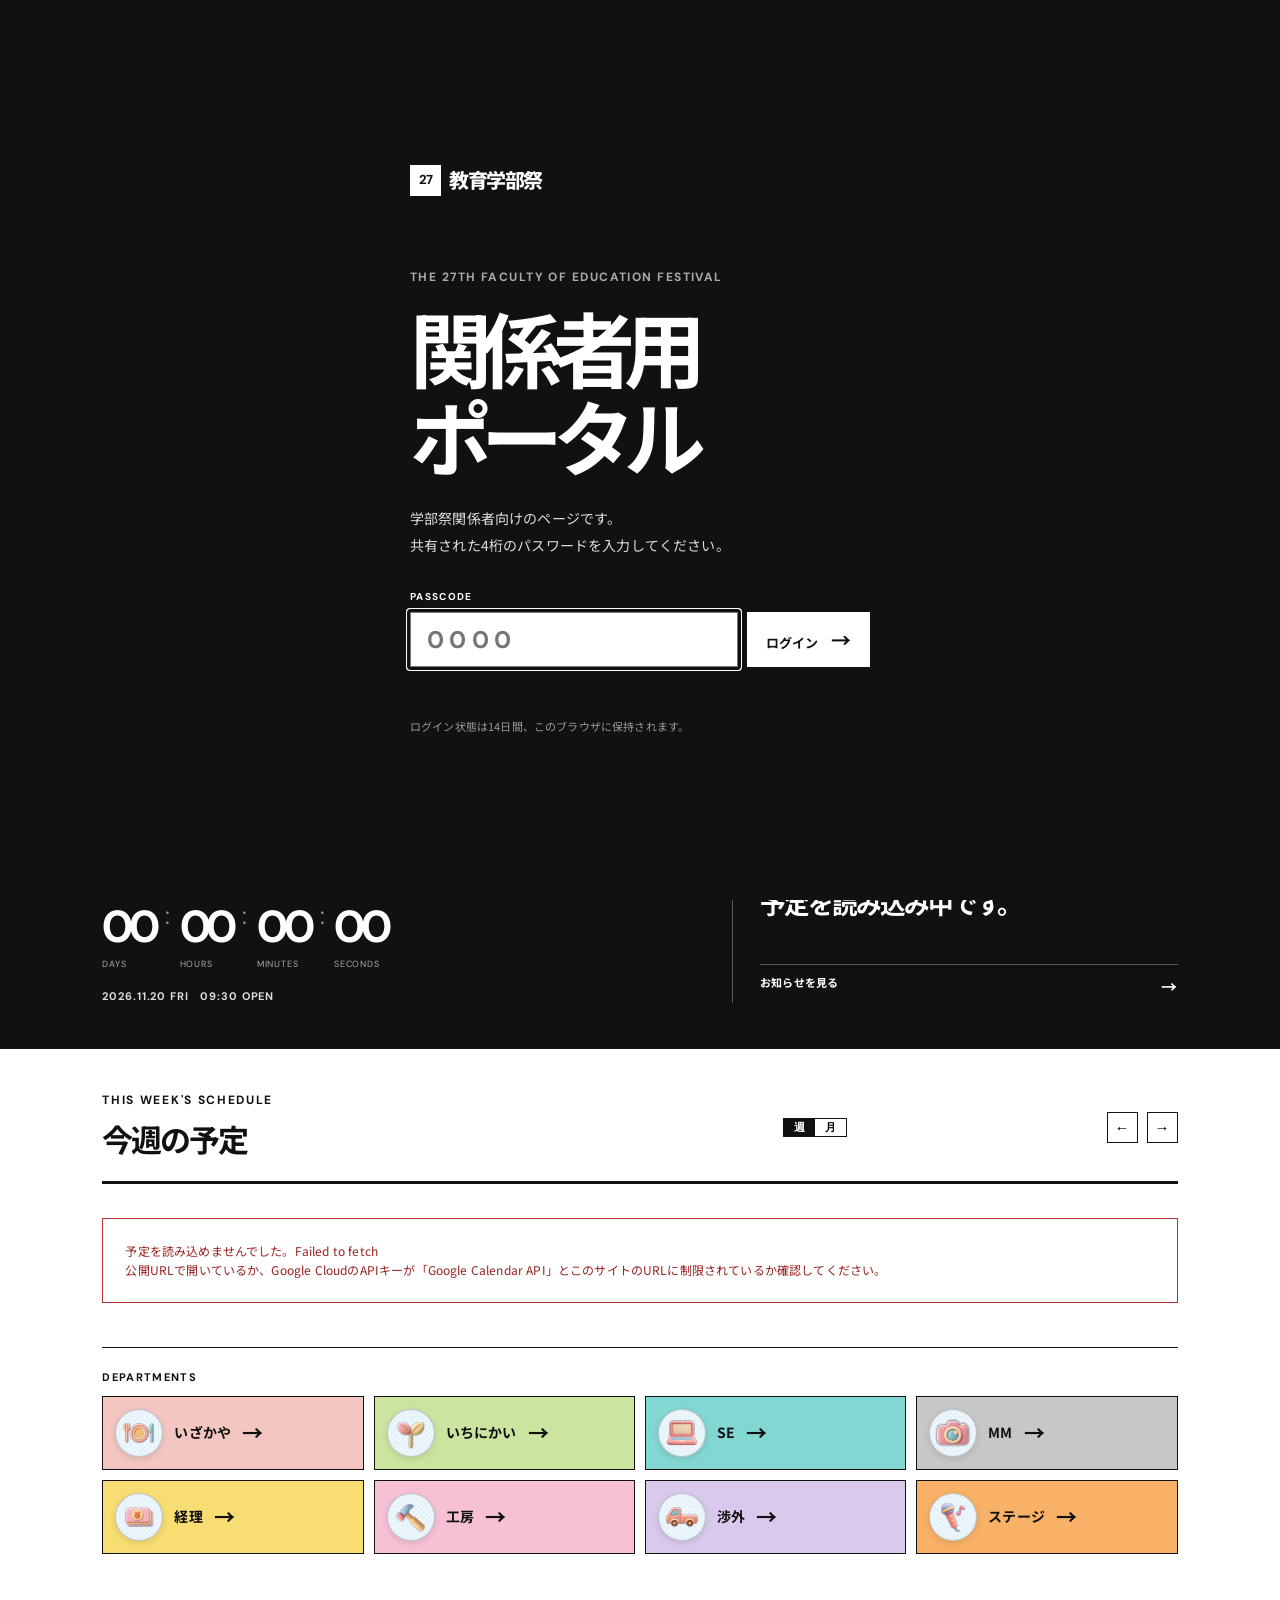
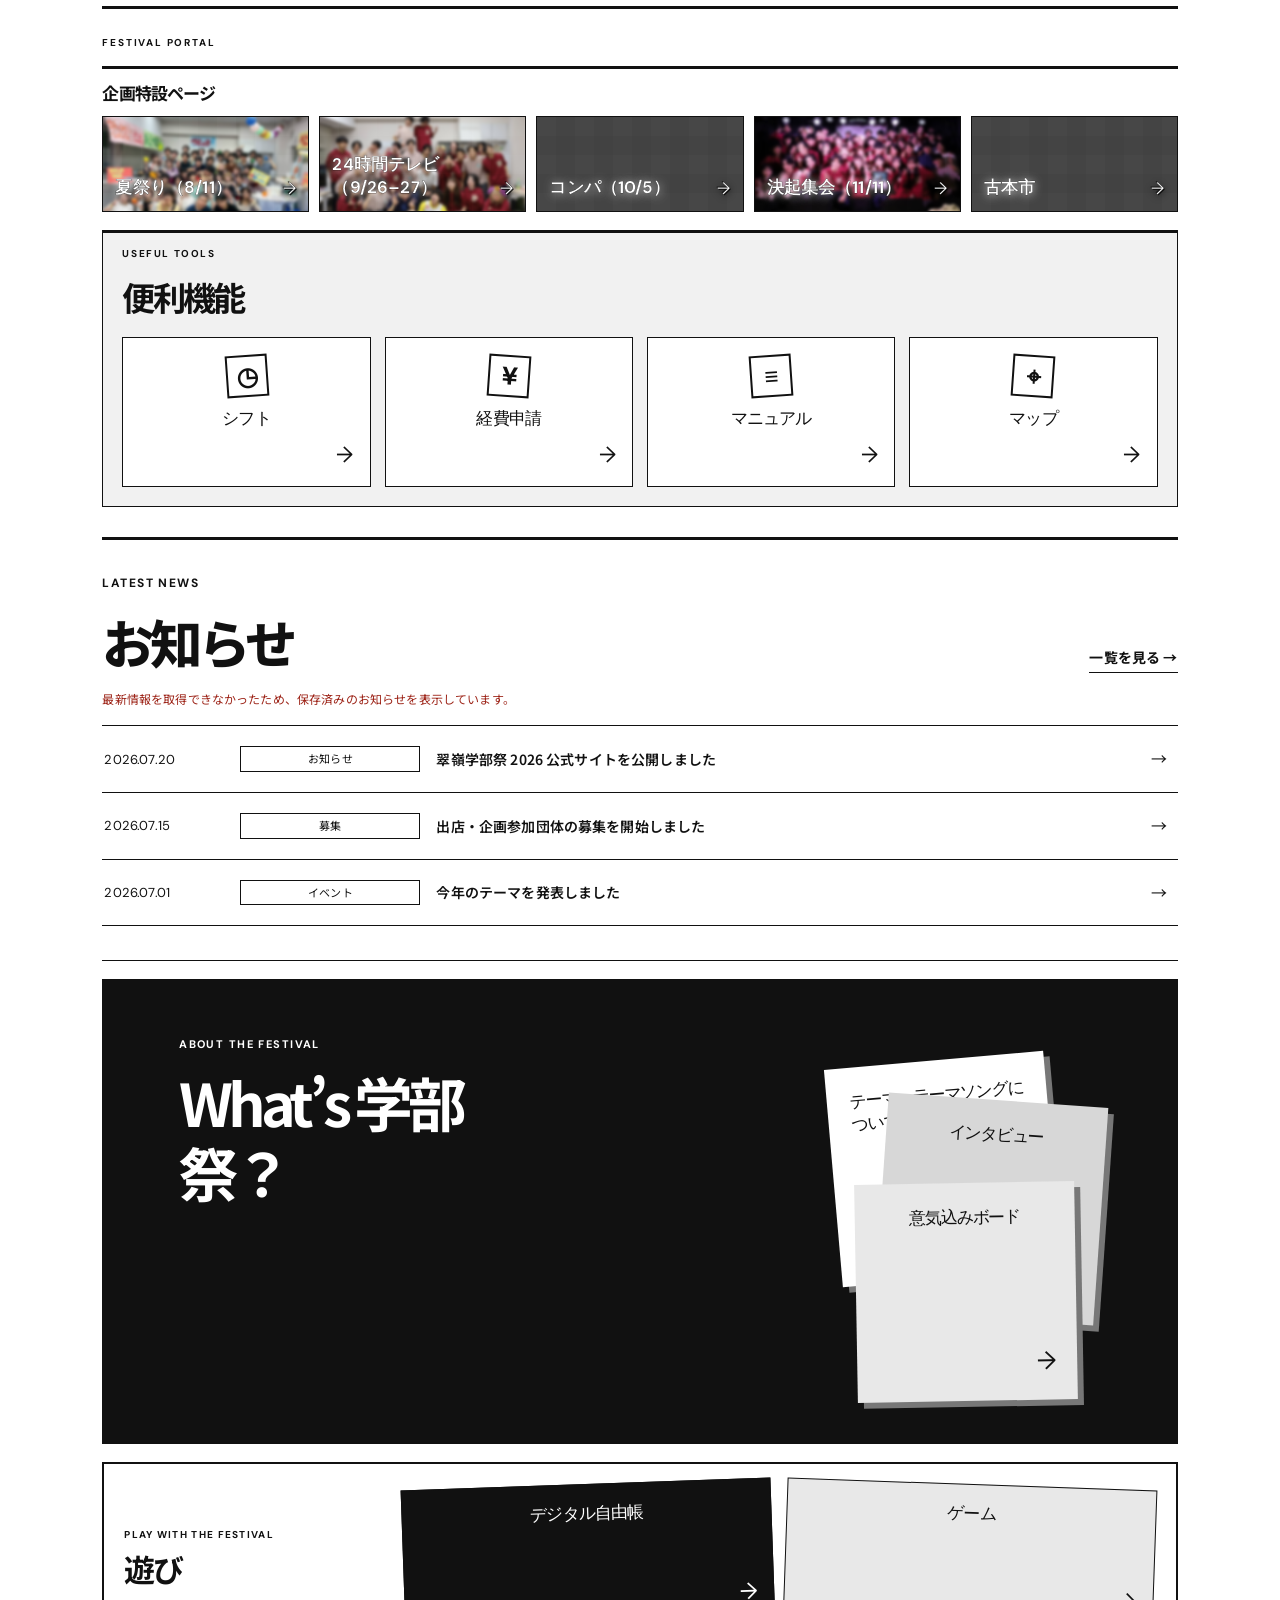
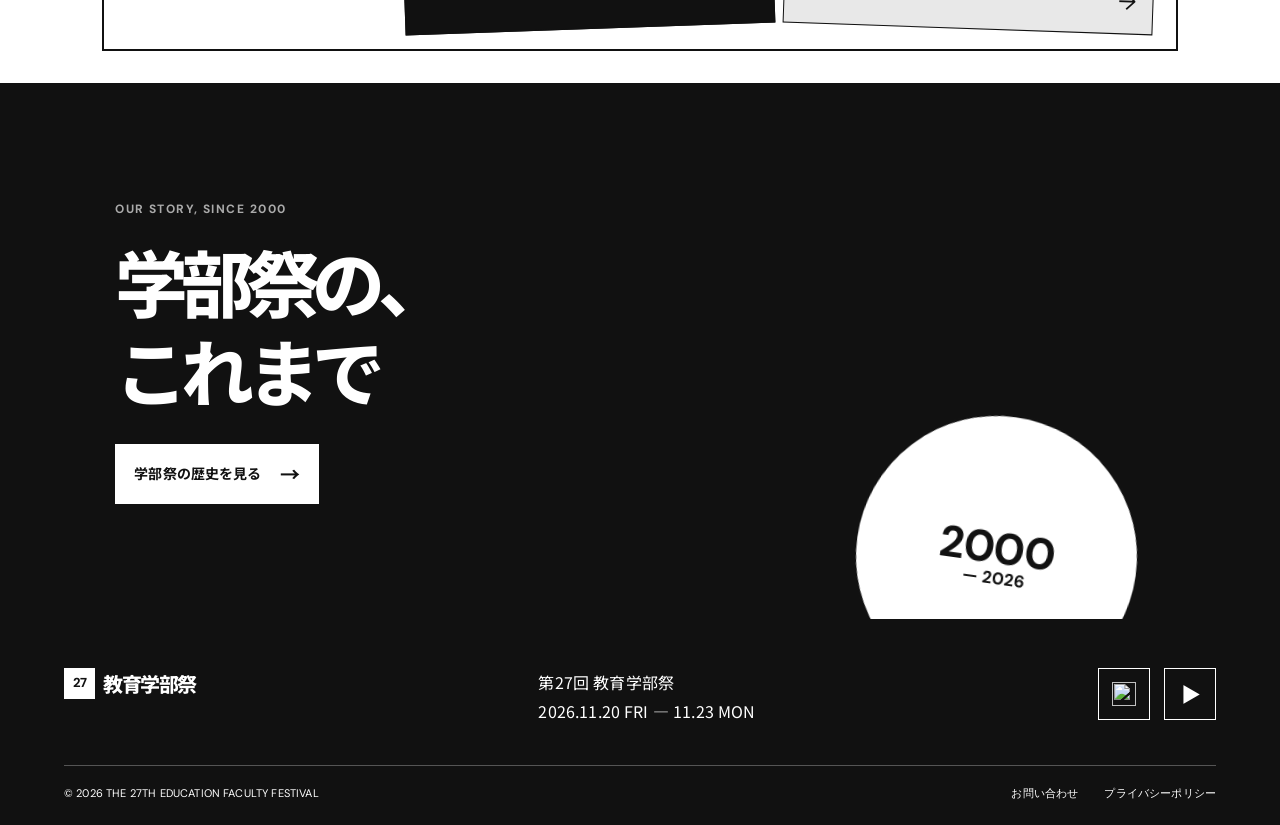
==== commit 46075c24: "Add files via upload" ====
--- a/index.html
+++ b/index.html
@@ -8,7 +8,7 @@
   <link rel="preconnect" href="https://fonts.googleapis.com" />
   <link rel="preconnect" href="https://fonts.gstatic.com" crossorigin />
   <link href="https://fonts.googleapis.com/css2?family=DM+Sans:wght@400;500;600;700&family=Noto+Sans+JP:wght@400;500;600;700;800&display=swap" rel="stylesheet" />
-  <link rel="stylesheet" href="style.css" />
+  <link rel="stylesheet" href="style.css?v=20260723-1" />
 </head>
 <body>
   <section class="access-gate" id="access-gate" aria-labelledby="access-title">
@@ -75,6 +75,6 @@
     <section class="archive-cta" id="history"><p class="eyebrow">OUR STORY, SINCE 2000</p><h2>学部祭の、<br>これまで</h2><a class="button button-light" href="#history">学部祭の歴史を見る <span>→</span></a><div class="archive-circle">2000<br><small>— 2026</small></div></section>
   </main>
   <footer class="site-footer"><div class="footer-top"><a class="brand" href="#top"><span class="brand-mark">27</span><span>教育学部祭</span></a><p>第27回 教育学部祭<br>2026.11.20 FRI — 11.23 MON</p><div class="socials"><a class="social-instagram" href="https://www.instagram.com/pfes2026?igsh=MTlueGxud3l4d3prOQ==" target="_blank" rel="noopener noreferrer" aria-label="教育学部祭公式Instagramを新しいタブで開く"><img class="instagram-logo-image" src="https://cdn.simpleicons.org/instagram/ffffff" width="24" height="24" alt="" aria-hidden="true" /></a><a class="social-youtube" href="https://www.youtube.com/channel/UCfa11p1GQcmXJWj3DJa5eFA" target="_blank" rel="noopener noreferrer" aria-label="教育学部祭公式YouTubeチャンネルを新しいタブで開く"><span aria-hidden="true">▶</span></a></div></div><div class="footer-bottom"><span>© 2026 THE 27TH EDUCATION FACULTY FESTIVAL</span><a href="#contact">お問い合わせ</a><a href="#privacy">プライバシーポリシー</a></div></footer>
-  <script src="script.js"></script>
+  <script src="script.js?v=20260723-1"></script>
 </body>
 </html>
--- a/style.css
+++ b/style.css
@@ -59,8 +59,8 @@
 .portal-groups .portal-group--utility a,.portal-groups .portal-group--utility a span{color:#111!important;text-shadow:none!important;-webkit-text-stroke:0!important}.portal-groups .portal-group--utility a:hover,.portal-groups .portal-group--utility a:hover span{color:#fff!important}.portal-groups .portal-group--play h3::after{content:none!important}
 
 /* Equal-size utility buttons */
-.portal-groups .portal-group--utility{grid-template-columns:repeat(3,minmax(0,1fr));gap:14px}.portal-groups .portal-group--utility h3{grid-column:1/-1}.portal-groups .portal-group--utility a{width:100%;min-height:150px}
-@media(max-width:760px){.portal-groups .portal-group--utility{grid-template-columns:repeat(3,minmax(0,1fr))}.portal-groups .portal-group--utility h3{grid-column:1/-1}.portal-groups .portal-group--utility a,.portal-groups .portal-group--utility a:last-child{grid-column:auto;min-height:118px}}
+.portal-groups .portal-group--utility{grid-template-columns:repeat(4,minmax(0,1fr));gap:14px}.portal-groups .portal-group--utility h3{grid-column:1/-1}.portal-groups .portal-group--utility a{width:100%;min-height:150px}.portal-groups .utility-card{position:relative;background:#fff!important;color:#111!important}.utility-logo{display:grid!important;place-items:center;width:42px;height:42px;border:2px solid currentColor;font:800 25px/1 "DM Sans"!important;transform:rotate(-4deg)}.portal-groups .utility-card:nth-of-type(even) .utility-logo{transform:rotate(4deg)}.portal-groups .utility-card:hover,.portal-groups .utility-card:focus-visible,.portal-groups .utility-card:active{background:#111!important;color:#fff!important}.portal-groups .utility-card:hover span,.portal-groups .utility-card:focus-visible span,.portal-groups .utility-card:active span{color:#fff!important}.portal-groups .utility-card:focus-visible{outline:3px solid #777;outline-offset:3px}
+@media(max-width:760px){.portal-groups .portal-group--utility{grid-template-columns:repeat(2,minmax(0,1fr))}.portal-groups .portal-group--utility h3{grid-column:1/-1}.portal-groups .portal-group--utility a,.portal-groups .portal-group--utility a:last-child{grid-column:auto;min-height:118px}}
 @media(max-width:480px){.portal-groups .portal-group--utility{grid-template-columns:1fr}.portal-groups .portal-group--utility a,.portal-groups .portal-group--utility a:last-child{min-height:78px}}
 
 /* Avoid overlap between countdown and topic on narrow screens */
@@ -68,6 +68,9 @@
 
 /* Spreadsheet-powered news */
 .news-status{min-height:1.5em;margin:16px 0 -18px;font-size:12px;color:#666}.news-status:empty{display:none}.news-status.is-error{color:#9d2418}.news-list[aria-busy="true"]{opacity:.45;pointer-events:none}
+.event-modal-description a{color:#111;font-weight:700;text-decoration:underline;text-decoration-thickness:1px;text-underline-offset:3px;overflow-wrap:anywhere}.event-modal-description a:hover,.event-modal-description a:focus-visible{background:#111;color:#fff;text-decoration:none}.event-modal-description a:focus-visible{outline:2px solid #111;outline-offset:2px}
+.news-list a{grid-template-columns:120px 180px 1fr 25px}.news-meta{display:flex;align-items:center;gap:7px;min-width:0}.news-meta .tag{flex:0 1 auto;min-width:0}.recruitment-status{flex:0 0 auto;display:inline-flex;align-items:center;min-height:26px;padding:3px 9px;border:1px solid transparent;font-size:10px;font-weight:800;line-height:1.3;white-space:nowrap}.recruitment-status.is-open{background:#65d58a;color:#111}.recruitment-status.is-soon{background:#ffad32;color:#111}.recruitment-status.is-closed{background:transparent;border-color:#c5281c;color:#c5281c}.news-list a:hover .recruitment-status.is-open{background:#65d58a;color:#111}.news-list a:hover .recruitment-status.is-soon{background:#ffad32;color:#111}.news-list a:hover .recruitment-status.is-closed{background:transparent;border-color:#ef5145;color:#ff776c}
+@media(max-width:760px){.news-list a{grid-template-columns:1fr auto}.news-meta{grid-column:1;grid-row:2;flex-wrap:wrap}.news-list p{grid-column:1;grid-row:3}.news-list i{grid-column:2;grid-row:1 / span 3}.recruitment-status{min-height:23px;padding:2px 7px}}
 
 /* Footer social links */
 .socials{gap:14px}.socials a{width:52px;height:52px;border:1px solid #fff;border-radius:0;font-size:18px;transition:background .2s,color .2s,transform .2s}.socials a:hover,.socials a:focus-visible{background:#fff;color:#111;transform:translateY(-3px)}.socials a:focus-visible{outline:2px solid #fff;outline-offset:3px}.instagram-logo-image{display:block;width:24px;height:24px;object-fit:contain;filter:none!important;forced-color-adjust:none}.site-footer .social-instagram:hover .instagram-logo-image,.site-footer .social-instagram:focus-visible .instagram-logo-image{filter:invert(1)!important}.social-youtube span{font-size:20px;line-height:1;transform:translateX(1px)}
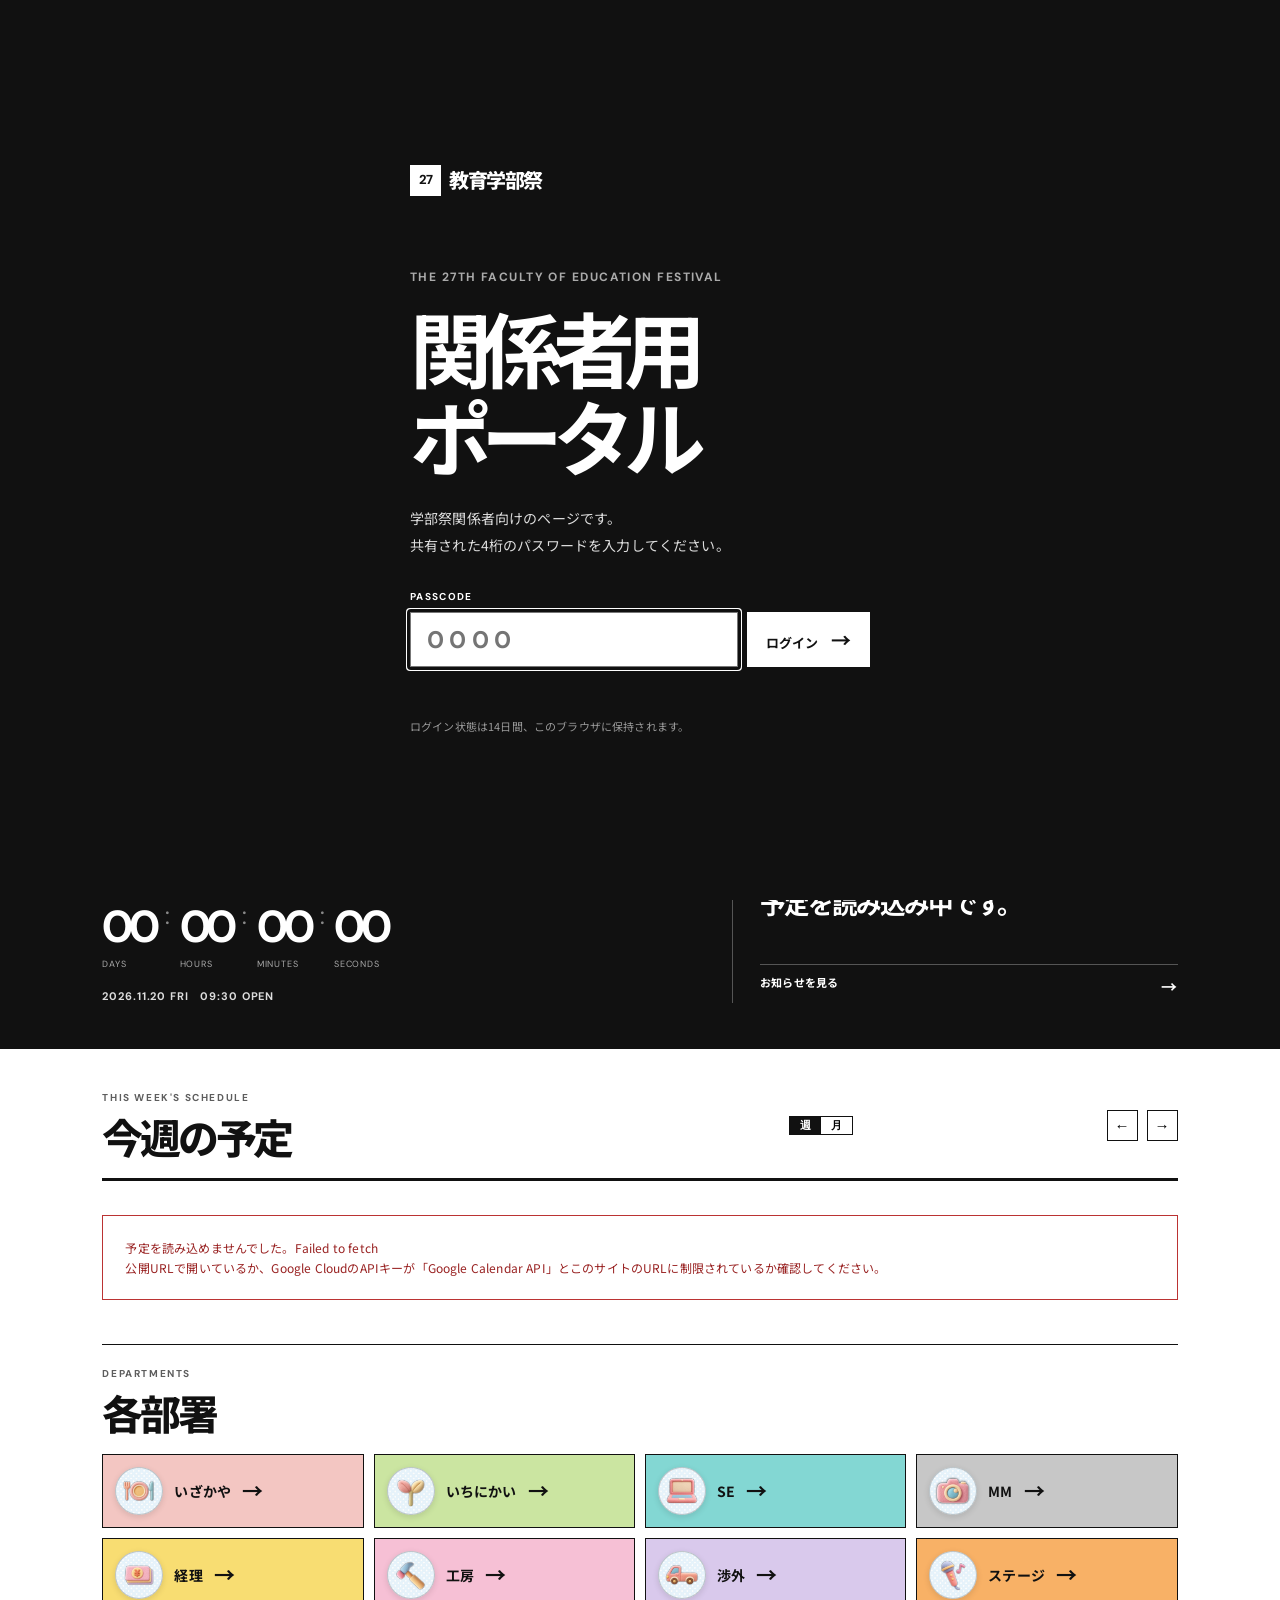
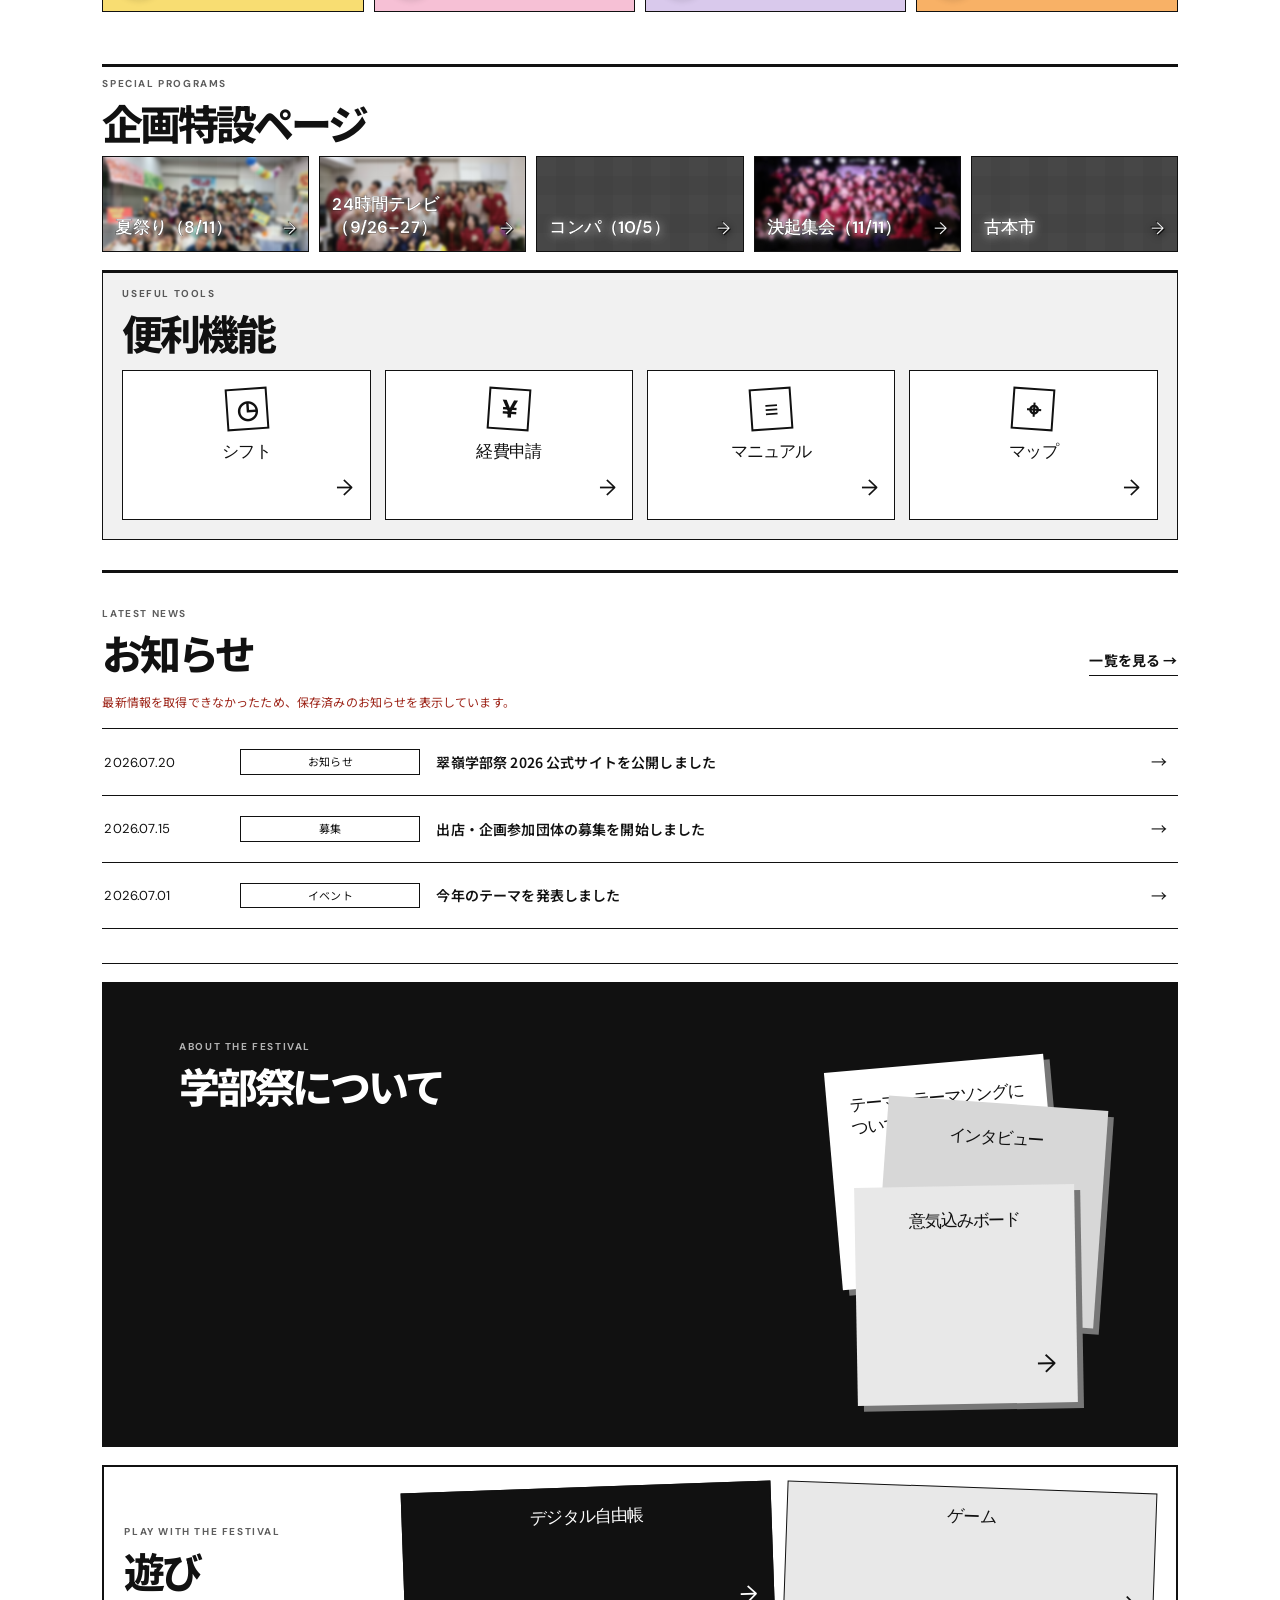
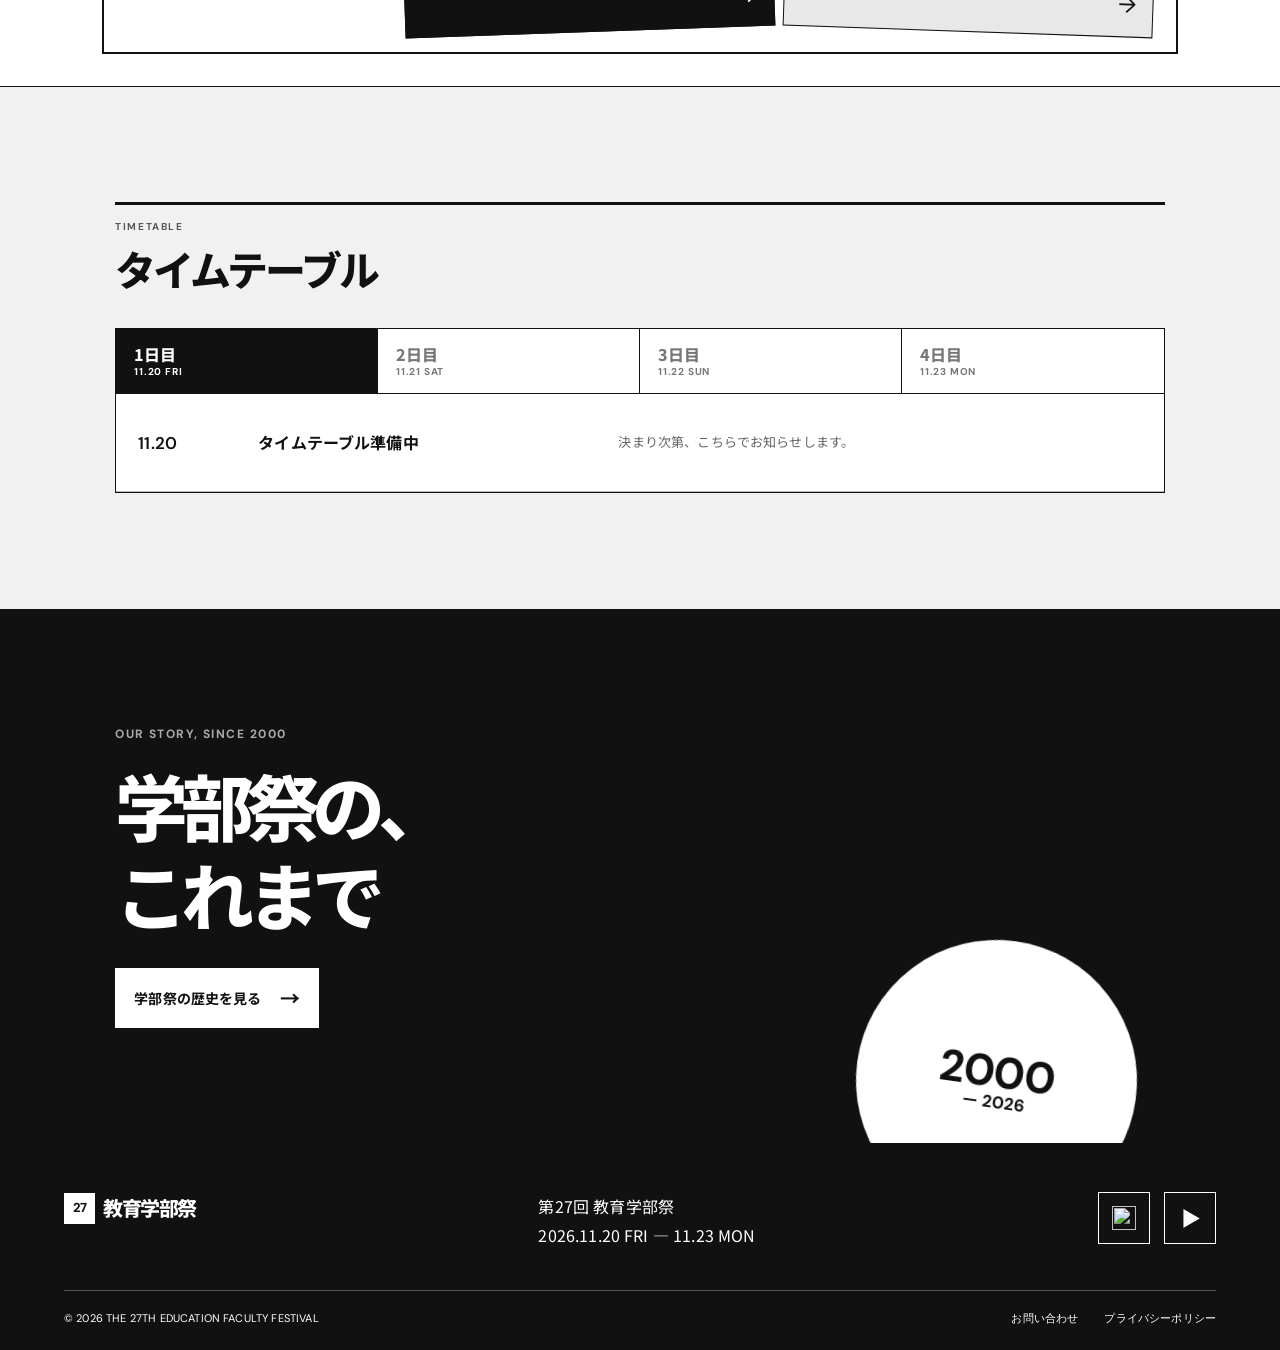
==== commit 7333fbf0: "Add files via upload" ====
--- a/index.html
+++ b/index.html
@@ -8,7 +8,7 @@
   <link rel="preconnect" href="https://fonts.googleapis.com" />
   <link rel="preconnect" href="https://fonts.gstatic.com" crossorigin />
   <link href="https://fonts.googleapis.com/css2?family=DM+Sans:wght@400;500;600;700&family=Noto+Sans+JP:wght@400;500;600;700;800&display=swap" rel="stylesheet" />
-  <link rel="stylesheet" href="style.css?v=20260723-1" />
+  <link rel="stylesheet" href="style.css?v=20260723-4" />
 </head>
 <body>
   <section class="access-gate" id="access-gate" aria-labelledby="access-title">
@@ -33,7 +33,7 @@
     </a>
     <button class="menu-button" aria-expanded="false" aria-controls="global-nav"><span></span><span></span><span></span><span class="sr-only">メニューを開く</span></button>
     <nav class="global-nav" id="global-nav" aria-label="メインナビゲーション">
-      <a href="#schedule">今週の予定</a><a href="#departments">各部署</a><a href="#special">企画特設ページ</a><a href="#utility">便利機能</a><a href="#news">お知らせ</a>
+      <a href="#schedule">今週の予定</a><a href="#timetable">タイムテーブル</a><a href="#departments">各部署</a><a href="#special">企画特設ページ</a><a href="#utility">便利機能</a><a href="#news">お知らせ</a>
       <a href="#history">学部祭の歴史</a>
     </nav>
   </header>
@@ -47,7 +47,7 @@
         <h1 id="hero-title">教育学部祭</h1>
         <div class="theme-mosaic" aria-label="テーマは近日発表"><span>THEME</span><strong>■■■■ ■■■■■</strong><small>COMING SOON</small></div>
         <p class="hero-copy">2026.11.20 <span>Fri</span> — 11.23 <span>Mon</span></p>
-        <div class="hero-actions"><a class="button button-dark" href="#program">企画を探す <span>→</span></a><a class="text-link" href="#schedule">当日の予定を見る <span>↓</span></a></div>
+        <div class="hero-actions"><a class="button button-dark" href="#program">企画を探す <span>→</span></a><a class="text-link" href="#timetable">タイムテーブルを見る <span>↓</span></a></div>
       </div>
       <p class="hero-location">EDUCATION FACULTY FESTIVAL / 2026</p>
     </section>
@@ -56,7 +56,21 @@
 
     <section class="live-panel" aria-label="開催までのカウントダウンと予定">
       <div class="countdown-wrap"><div class="countdown-main"><p class="eyebrow">UNTIL THE FESTIVAL STARTS</p><div class="countdown-title"><span>OPENING IN</span><strong id="countdown-status">COUNTDOWN</strong></div><div class="countdown" aria-live="polite"><div><b id="days">000</b><span>DAYS</span></div><i>:</i><div><b id="hours">00</b><span>HOURS</span></div><i>:</i><div><b id="minutes">00</b><span>MINUTES</span></div><i>:</i><div><b id="seconds">00</b><span>SECONDS</span></div></div><p class="opening-date">2026.11.20 FRI &nbsp; 09:30 OPEN</p></div><aside class="todays-topic" aria-label="Today's Topic"><p>TODAY'S TOPIC</p><h2>テーマは<br><span>近日発表。</span></h2><a href="#news">お知らせを見る <b>→</b></a></aside></div>
-      <div class="week-wrap" id="schedule"><div class="week-head"><div><p class="eyebrow">THIS WEEK'S SCHEDULE</p><h2>今週の予定</h2></div><button class="week-nav" id="prev-week" aria-label="前の週を見る">←</button><button class="week-nav" id="next-week" aria-label="次の週を見る">→</button></div><div class="week-days" id="week-calendar" aria-label="週間カレンダー"></div><p class="calendar-note">Google Calendar: <span>tanakahakuto.8910@gmail.com</span> と連携予定</p><div class="department-links" id="departments" aria-label="各部署のページ"><p>DEPARTMENTS</p><div><a class="dept izakaya" href="#izakaya">いざかや <span>→</span></a><a class="dept ichinikai" href="#ichinikai">いちにかい <span>→</span></a><a class="dept se" href="#se">SE <span>→</span></a><a class="dept mm" href="#mm">MM <span>→</span></a><a class="dept finance" href="#finance">経理 <span>→</span></a><a class="dept workshop" href="#workshop">工房 <span>→</span></a><a class="dept external" href="#external">渉外 <span>→</span></a><a class="dept stage" href="#stage">ステージ <span>→</span></a></div></div></div>
+      <div class="week-wrap" id="schedule"><div class="week-head"><div><p class="eyebrow">THIS WEEK'S SCHEDULE</p><h2>今週の予定</h2></div><button class="week-nav" id="prev-week" aria-label="前の週を見る">←</button><button class="week-nav" id="next-week" aria-label="次の週を見る">→</button></div><div class="week-days" id="week-calendar" aria-label="週間カレンダー"></div><p class="calendar-note">Google Calendar: <span>tanakahakuto.8910@gmail.com</span> と連携予定</p><div class="department-links" id="departments" aria-label="各部署のページ"><p>DEPARTMENTS</p><h2 class="department-title">各部署</h2><div><a class="dept izakaya" href="#izakaya">いざかや <span>→</span></a><a class="dept ichinikai" href="#ichinikai">いちにかい <span>→</span></a><a class="dept se" href="#se">SE <span>→</span></a><a class="dept mm" href="#mm">MM <span>→</span></a><a class="dept finance" href="#finance">経理 <span>→</span></a><a class="dept workshop" href="#workshop">工房 <span>→</span></a><a class="dept external" href="#external">渉外 <span>→</span></a><a class="dept stage" href="#stage">ステージ <span>→</span></a></div></div></div>
+    </section>
+
+    <section class="timetable section" id="timetable" aria-labelledby="timetable-title">
+      <div class="section-heading"><p class="eyebrow">TIMETABLE</p><h2 id="timetable-title">タイムテーブル</h2></div>
+      <div class="day-tabs" role="tablist" aria-label="開催日を選択">
+        <button class="day-tab active" id="tab-day-1" type="button" role="tab" aria-selected="true" aria-controls="day-1" data-day="day-1">1日目<small>11.20 FRI</small></button>
+        <button class="day-tab" id="tab-day-2" type="button" role="tab" aria-selected="false" aria-controls="day-2" data-day="day-2" tabindex="-1">2日目<small>11.21 SAT</small></button>
+        <button class="day-tab" id="tab-day-3" type="button" role="tab" aria-selected="false" aria-controls="day-3" data-day="day-3" tabindex="-1">3日目<small>11.22 SUN</small></button>
+        <button class="day-tab" id="tab-day-4" type="button" role="tab" aria-selected="false" aria-controls="day-4" data-day="day-4" tabindex="-1">4日目<small>11.23 MON</small></button>
+      </div>
+      <div class="timeline" id="day-1" role="tabpanel" aria-labelledby="tab-day-1"><div><time>11.20</time><p>タイムテーブル準備中</p><span>決まり次第、こちらでお知らせします。</span></div></div>
+      <div class="timeline hidden" id="day-2" role="tabpanel" aria-labelledby="tab-day-2" hidden><div><time>11.21</time><p>タイムテーブル準備中</p><span>決まり次第、こちらでお知らせします。</span></div></div>
+      <div class="timeline hidden" id="day-3" role="tabpanel" aria-labelledby="tab-day-3" hidden><div><time>11.22</time><p>タイムテーブル準備中</p><span>決まり次第、こちらでお知らせします。</span></div></div>
+      <div class="timeline hidden" id="day-4" role="tabpanel" aria-labelledby="tab-day-4" hidden><div><time>11.23</time><p>タイムテーブル準備中</p><span>決まり次第、こちらでお知らせします。</span></div></div>
     </section>
 
     <section class="quick-links section" id="guide" aria-labelledby="quick-title">
@@ -75,6 +89,6 @@
     <section class="archive-cta" id="history"><p class="eyebrow">OUR STORY, SINCE 2000</p><h2>学部祭の、<br>これまで</h2><a class="button button-light" href="#history">学部祭の歴史を見る <span>→</span></a><div class="archive-circle">2000<br><small>— 2026</small></div></section>
   </main>
   <footer class="site-footer"><div class="footer-top"><a class="brand" href="#top"><span class="brand-mark">27</span><span>教育学部祭</span></a><p>第27回 教育学部祭<br>2026.11.20 FRI — 11.23 MON</p><div class="socials"><a class="social-instagram" href="https://www.instagram.com/pfes2026?igsh=MTlueGxud3l4d3prOQ==" target="_blank" rel="noopener noreferrer" aria-label="教育学部祭公式Instagramを新しいタブで開く"><img class="instagram-logo-image" src="https://cdn.simpleicons.org/instagram/ffffff" width="24" height="24" alt="" aria-hidden="true" /></a><a class="social-youtube" href="https://www.youtube.com/channel/UCfa11p1GQcmXJWj3DJa5eFA" target="_blank" rel="noopener noreferrer" aria-label="教育学部祭公式YouTubeチャンネルを新しいタブで開く"><span aria-hidden="true">▶</span></a></div></div><div class="footer-bottom"><span>© 2026 THE 27TH EDUCATION FACULTY FESTIVAL</span><a href="#contact">お問い合わせ</a><a href="#privacy">プライバシーポリシー</a></div></footer>
-  <script src="script.js?v=20260723-1"></script>
+  <script src="script.js?v=20260723-4"></script>
 </body>
 </html>
--- a/style.css
+++ b/style.css
@@ -71,6 +71,7 @@
 .event-modal-description a{color:#111;font-weight:700;text-decoration:underline;text-decoration-thickness:1px;text-underline-offset:3px;overflow-wrap:anywhere}.event-modal-description a:hover,.event-modal-description a:focus-visible{background:#111;color:#fff;text-decoration:none}.event-modal-description a:focus-visible{outline:2px solid #111;outline-offset:2px}
 .news-list a{grid-template-columns:120px 180px 1fr 25px}.news-meta{display:flex;align-items:center;gap:7px;min-width:0}.news-meta .tag{flex:0 1 auto;min-width:0}.recruitment-status{flex:0 0 auto;display:inline-flex;align-items:center;min-height:26px;padding:3px 9px;border:1px solid transparent;font-size:10px;font-weight:800;line-height:1.3;white-space:nowrap}.recruitment-status.is-open{background:#65d58a;color:#111}.recruitment-status.is-soon{background:#ffad32;color:#111}.recruitment-status.is-closed{background:transparent;border-color:#c5281c;color:#c5281c}.news-list a:hover .recruitment-status.is-open{background:#65d58a;color:#111}.news-list a:hover .recruitment-status.is-soon{background:#ffad32;color:#111}.news-list a:hover .recruitment-status.is-closed{background:transparent;border-color:#ef5145;color:#ff776c}
 @media(max-width:760px){.news-list a{grid-template-columns:1fr auto}.news-meta{grid-column:1;grid-row:2;flex-wrap:wrap}.news-list p{grid-column:1;grid-row:3}.news-list i{grid-column:2;grid-row:1 / span 3}.recruitment-status{min-height:23px;padding:2px 7px}}
+.news-modal-recruitment .recruitment-status{margin-top:7px}
 
 /* Footer social links */
 .socials{gap:14px}.socials a{width:52px;height:52px;border:1px solid #fff;border-radius:0;font-size:18px;transition:background .2s,color .2s,transform .2s}.socials a:hover,.socials a:focus-visible{background:#fff;color:#111;transform:translateY(-3px)}.socials a:focus-visible{outline:2px solid #fff;outline-offset:3px}.instagram-logo-image{display:block;width:24px;height:24px;object-fit:contain;filter:none!important;forced-color-adjust:none}.site-footer .social-instagram:hover .instagram-logo-image,.site-footer .social-instagram:focus-visible .instagram-logo-image{filter:invert(1)!important}.social-youtube span{font-size:20px;line-height:1;transform:translateX(1px)}
@@ -94,3 +95,67 @@
   .menu-button[aria-expanded="true"] span:nth-child(2){opacity:0}
   .menu-button[aria-expanded="true"] span:nth-child(3){transform:translateY(-7px) rotate(-45deg)}
 }
+
+/* Timetable */
+.timetable{background:#f1f1f1}
+.timetable .section-heading h2{font-size:clamp(30px,3.2vw,42px)}
+.timetable .eyebrow{margin-bottom:9px;font-size:10px;letter-spacing:.16em;opacity:.68}
+.timetable .day-tabs{display:grid;grid-template-columns:repeat(4,1fr);gap:0;margin-top:34px;border:1px solid #111}
+.timetable .day-tab{display:flex;flex-direction:column;align-items:flex-start;gap:2px;padding:15px 18px;border-right:1px solid #111;border-bottom:0;background:#fff;color:#777;font:800 16px/1.25 "Noto Sans JP",sans-serif;text-align:left}
+.timetable .day-tab:last-child{border-right:0}
+.timetable .day-tab small{font:700 10px/1.2 "DM Sans",sans-serif;letter-spacing:.08em}
+.timetable .day-tab.active{background:#111;color:#fff}
+.timetable .day-tab:focus-visible{outline:3px solid #777;outline-offset:3px;position:relative;z-index:1}
+.timetable .timeline{background:#fff;border:1px solid #111;border-top:0}
+.timetable .timeline>div{grid-template-columns:100px minmax(190px,.65fr) 1fr;min-height:98px;padding:22px}
+.timetable .timeline time{font-size:17px}
+.timetable .timeline span{color:#666}
+.portal-links{border-top:0;padding-top:0}
+.global-nav a:nth-child(7)::before{content:"07"}
+
+@media(max-width:760px){
+  .timetable .section-heading h2{font-size:32px}
+  .timetable .day-tabs{grid-template-columns:repeat(2,1fr)}
+  .timetable .day-tab:nth-child(2){border-right:0}
+  .timetable .day-tab:nth-child(-n+2){border-bottom:1px solid #111}
+  .timetable .timeline>div{grid-template-columns:72px 1fr;padding:18px}
+  .timetable .timeline span{grid-column:2}
+}
+
+/* Unified section-heading system */
+.department-links>p,
+.portal-groups .portal-group h3::before,
+.portal-groups>.news .eyebrow,
+.week-head .eyebrow{
+  display:block!important;
+  margin:0 0 9px!important;
+  color:inherit;
+  font:700 10px/1.3 "DM Sans",sans-serif!important;
+  letter-spacing:.16em!important;
+  text-transform:uppercase;
+  opacity:.68;
+}
+.week-head h2,
+.department-title,
+.portal-groups .portal-group h3,
+.portal-groups>.news .section-heading h2{
+  margin:0!important;
+  font-size:clamp(30px,3.2vw,42px)!important;
+  font-weight:800!important;
+  line-height:1.15!important;
+  letter-spacing:-.08em!important;
+}
+.department-title{margin-bottom:18px!important}
+.portal-groups .portal-group--special h3::before{content:"SPECIAL PROGRAMS"}
+.portal-groups .portal-group--utility h3::before{content:"USEFUL TOOLS"}
+.portal-groups .portal-group--about h3::before{content:"ABOUT THE FESTIVAL"}
+.portal-groups .portal-group--play h3::before{content:"PLAY WITH THE FESTIVAL"}
+
+@media(max-width:760px){
+  .week-head h2,
+  .department-title,
+  .portal-groups .portal-group h3,
+  .portal-groups>.news .section-heading h2{
+    font-size:32px!important;
+  }
+}
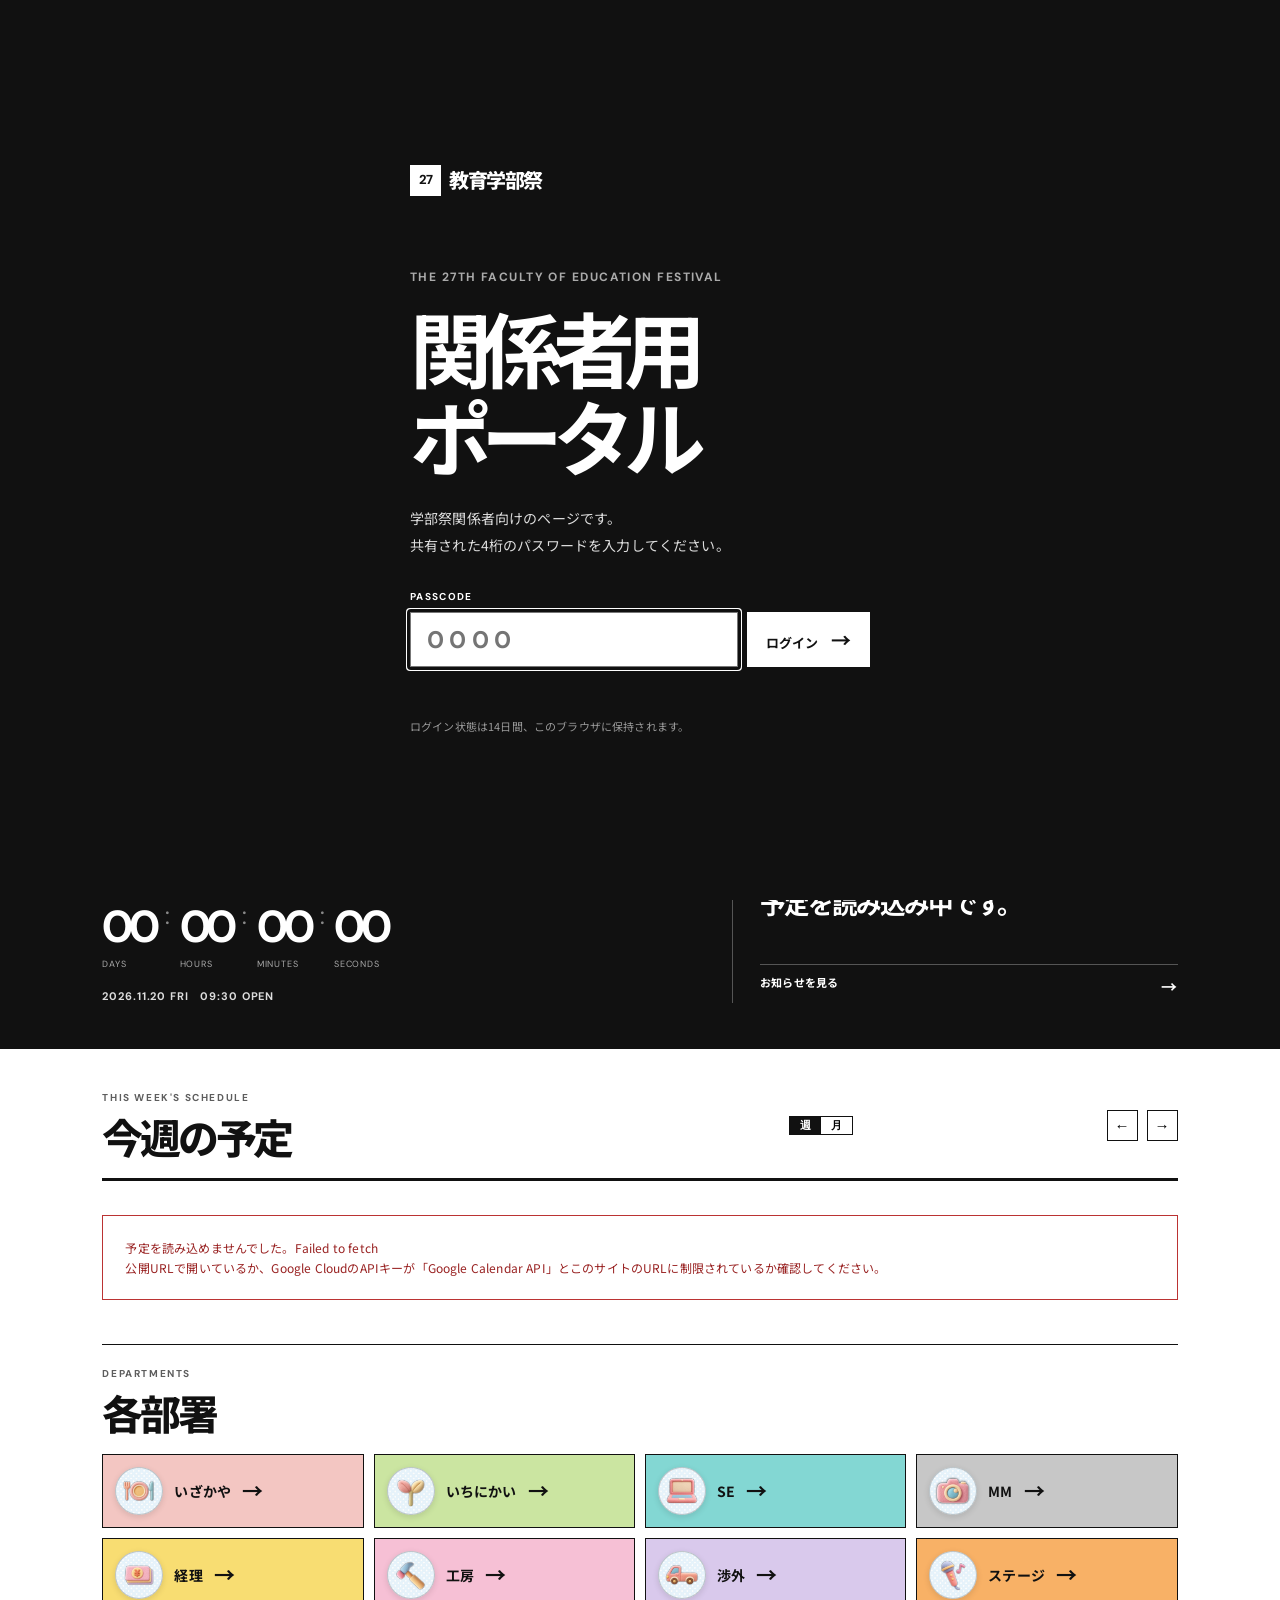
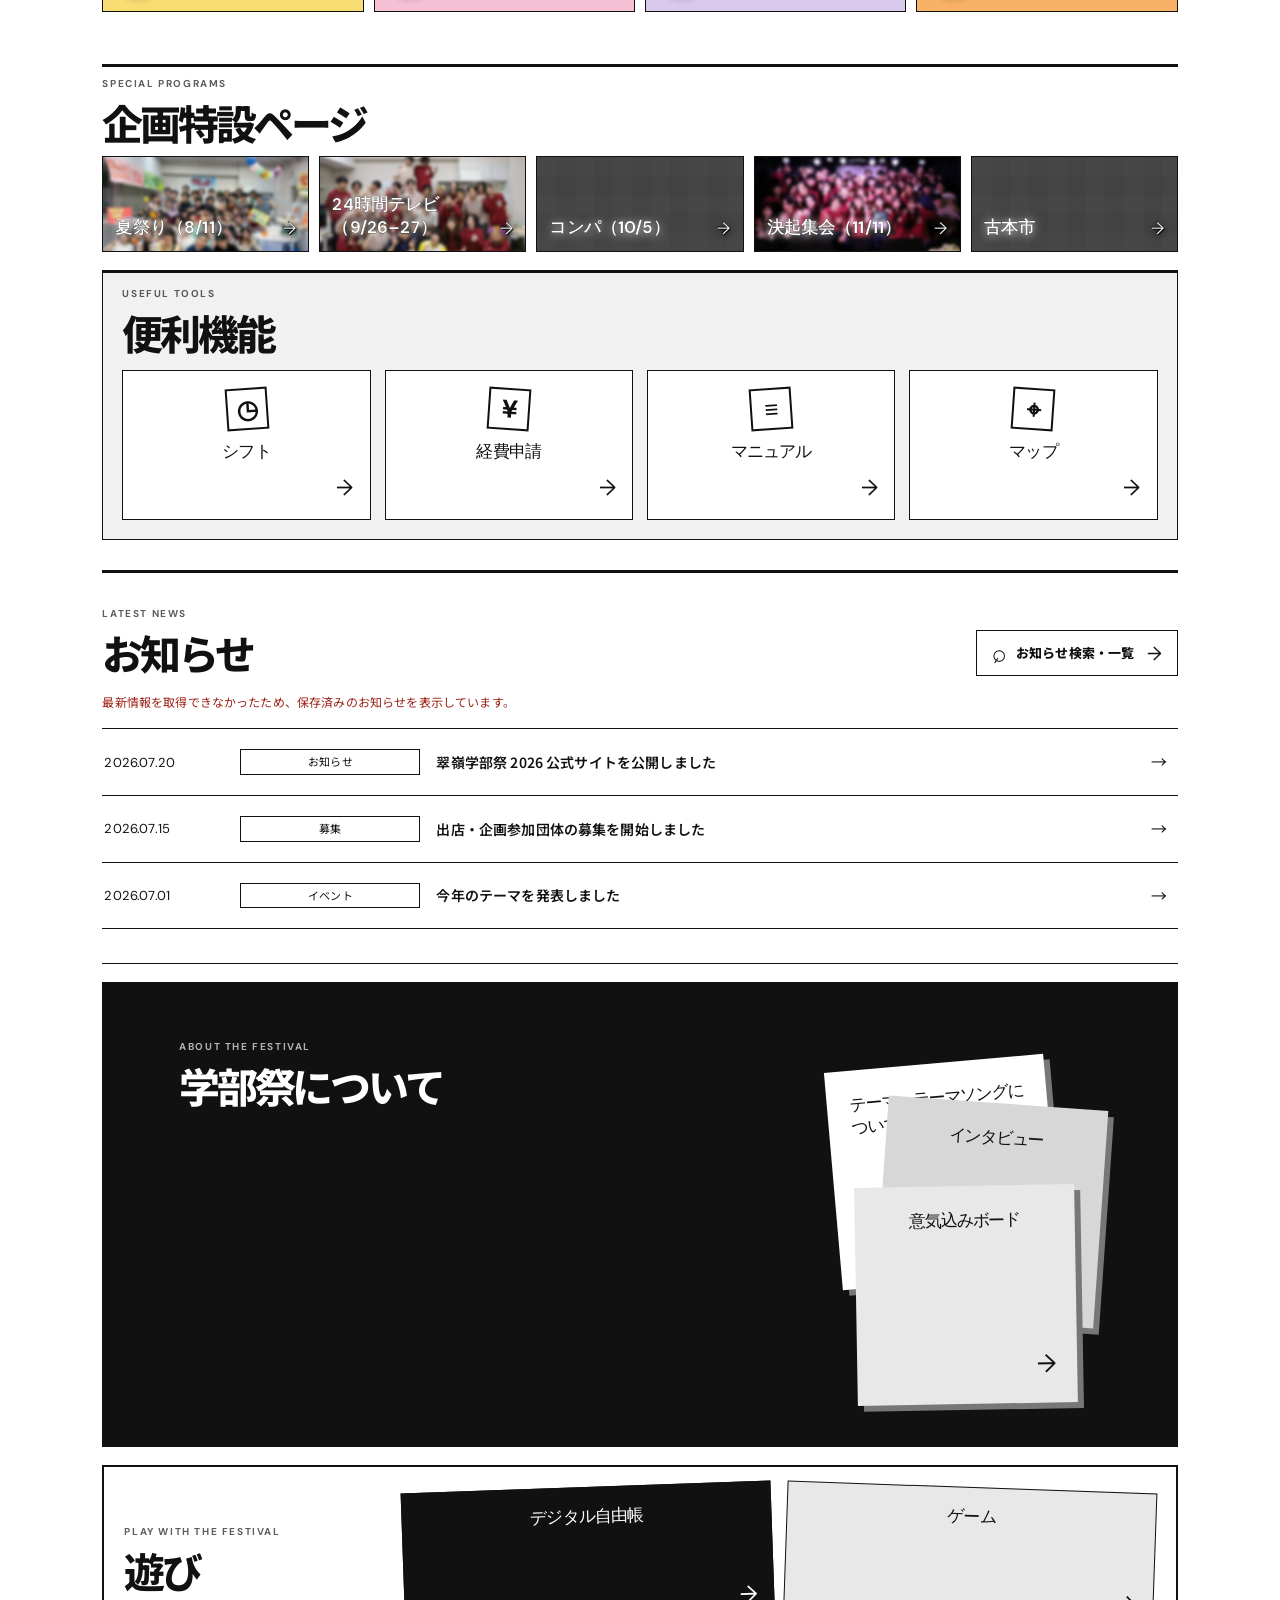
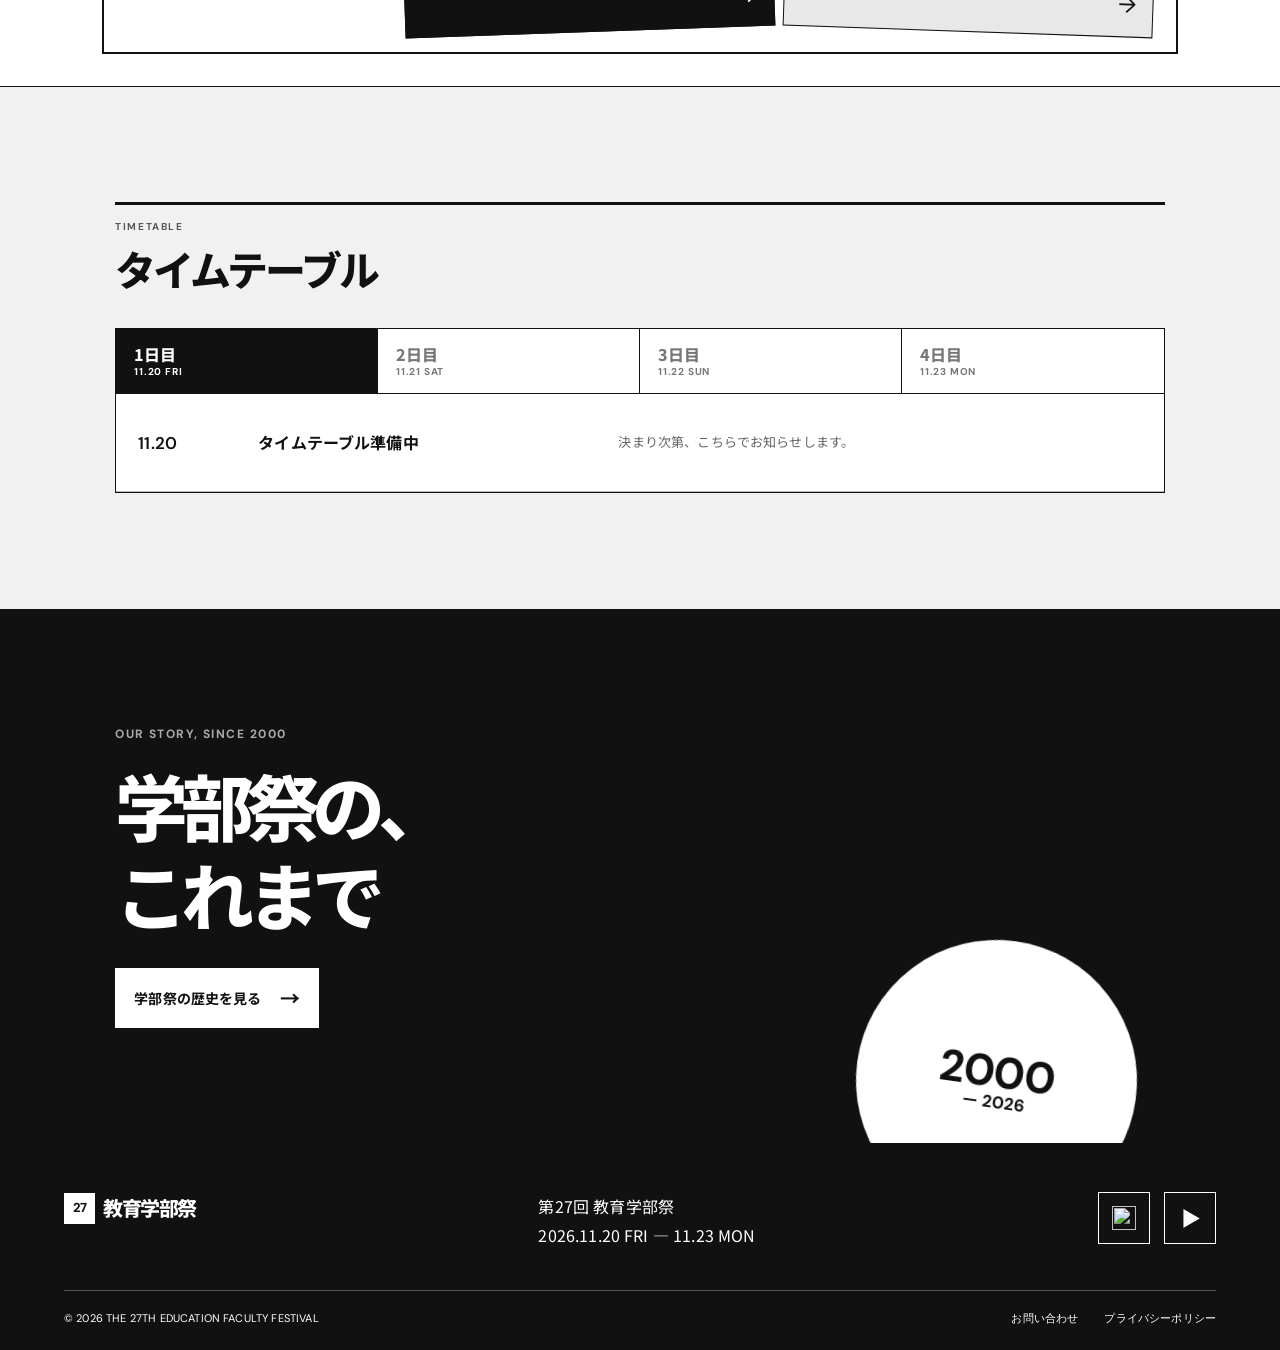
==== commit 28316a18: "Add files via upload" ====
--- a/index.html
+++ b/index.html
@@ -8,7 +8,7 @@
   <link rel="preconnect" href="https://fonts.googleapis.com" />
   <link rel="preconnect" href="https://fonts.gstatic.com" crossorigin />
   <link href="https://fonts.googleapis.com/css2?family=DM+Sans:wght@400;500;600;700&family=Noto+Sans+JP:wght@400;500;600;700;800&display=swap" rel="stylesheet" />
-  <link rel="stylesheet" href="style.css?v=20260723-4" />
+  <link rel="stylesheet" href="style.css?v=20260724-4" />
 </head>
 <body>
   <section class="access-gate" id="access-gate" aria-labelledby="access-title">
@@ -84,11 +84,11 @@
 
     <section class="participate section" id="join" aria-labelledby="join-title"><div class="section-heading"><p class="eyebrow">JOIN THE FESTIVAL</p><h2 id="join-title">楽しみ方は、ひとつじゃない。</h2></div><div class="join-grid"><a href="#stamp"><span class="join-symbol">✦</span><h3>デジタル<br>スタンプラリー</h3><p>会場を巡って、特別な景品を手に入れよう。</p><span>→</span></a><a href="#vote"><span class="join-symbol">◎</span><h3>みんなで<br>投票しよう</h3><p>お気に入りの企画に、あなたの一票を。</p><span>→</span></a><a href="#reserve"><span class="join-symbol">□</span><h3>来場前に<br>チェック</h3><p>予約や注意事項を確認して、当日をスムーズに。</p><span>→</span></a></div></section>
 
-    <section class="news section" id="news" aria-labelledby="news-title" data-news-sheet-url="https://docs.google.com/spreadsheets/d/1WaJwEcD4cRVflC9Ynb9vt3kS-NcZM_ok2GbHwjqcPaI/edit?gid=0#gid=0" data-news-limit="5"><div class="section-heading split"><div><p class="eyebrow">LATEST NEWS</p><h2 id="news-title">お知らせ</h2></div><a class="text-link" href="#all-news">一覧を見る <span>→</span></a></div><p class="news-status" id="news-status" aria-live="polite"></p><div class="news-list"><a href="#news-1"><time>2026.07.20</time><span class="tag">お知らせ</span><p>翠嶺学部祭 2026 公式サイトを公開しました</p><i>→</i></a><a href="#news-2"><time>2026.07.15</time><span class="tag">募集</span><p>出店・企画参加団体の募集を開始しました</p><i>→</i></a><a href="#news-3"><time>2026.07.01</time><span class="tag">イベント</span><p>今年のテーマを発表しました</p><i>→</i></a></div></section>
+    <section class="news section" id="news" aria-labelledby="news-title" data-news-sheet-url="https://docs.google.com/spreadsheets/d/1WaJwEcD4cRVflC9Ynb9vt3kS-NcZM_ok2GbHwjqcPaI/edit?gid=0#gid=0" data-news-limit="5"><div class="section-heading split"><div><p class="eyebrow">LATEST NEWS</p><h2 id="news-title">お知らせ</h2></div><a class="text-link news-search-link" href="#all-news" aria-haspopup="dialog"><span class="news-search-icon" aria-hidden="true">⌕</span><span>お知らせ検索・一覧</span><span aria-hidden="true">→</span></a></div><p class="news-status" id="news-status" aria-live="polite"></p><div class="news-list"><a href="#news-1"><time>2026.07.20</time><span class="tag">お知らせ</span><p>翠嶺学部祭 2026 公式サイトを公開しました</p><i>→</i></a><a href="#news-2"><time>2026.07.15</time><span class="tag">募集</span><p>出店・企画参加団体の募集を開始しました</p><i>→</i></a><a href="#news-3"><time>2026.07.01</time><span class="tag">イベント</span><p>今年のテーマを発表しました</p><i>→</i></a></div></section>
 
     <section class="archive-cta" id="history"><p class="eyebrow">OUR STORY, SINCE 2000</p><h2>学部祭の、<br>これまで</h2><a class="button button-light" href="#history">学部祭の歴史を見る <span>→</span></a><div class="archive-circle">2000<br><small>— 2026</small></div></section>
   </main>
   <footer class="site-footer"><div class="footer-top"><a class="brand" href="#top"><span class="brand-mark">27</span><span>教育学部祭</span></a><p>第27回 教育学部祭<br>2026.11.20 FRI — 11.23 MON</p><div class="socials"><a class="social-instagram" href="https://www.instagram.com/pfes2026?igsh=MTlueGxud3l4d3prOQ==" target="_blank" rel="noopener noreferrer" aria-label="教育学部祭公式Instagramを新しいタブで開く"><img class="instagram-logo-image" src="https://cdn.simpleicons.org/instagram/ffffff" width="24" height="24" alt="" aria-hidden="true" /></a><a class="social-youtube" href="https://www.youtube.com/channel/UCfa11p1GQcmXJWj3DJa5eFA" target="_blank" rel="noopener noreferrer" aria-label="教育学部祭公式YouTubeチャンネルを新しいタブで開く"><span aria-hidden="true">▶</span></a></div></div><div class="footer-bottom"><span>© 2026 THE 27TH EDUCATION FACULTY FESTIVAL</span><a href="#contact">お問い合わせ</a><a href="#privacy">プライバシーポリシー</a></div></footer>
-  <script src="script.js?v=20260723-4"></script>
+  <script src="script.js?v=20260724-3"></script>
 </body>
 </html>
--- a/style.css
+++ b/style.css
@@ -159,3 +159,82 @@
     font-size:32px!important;
   }
 }
+
+/* Game collection page */
+.games-page{min-height:100vh;background:#fff;color:#111}
+.games-page .site-header{position:sticky;top:0;background:rgba(255,255,255,.96)}
+.games-back{display:inline-flex;align-items:center;gap:12px;border:1px solid #111;padding:9px 14px;font-size:13px;font-weight:800}
+.games-back:hover,.games-back:focus-visible{background:#111;color:#fff}
+.games-main{min-height:calc(100vh - 76px)}
+.games-hero{position:relative;overflow:hidden;padding:clamp(72px,10vw,140px) clamp(22px,9vw,136px);border-bottom:1px solid #111;background:#111;color:#fff}
+.games-hero::after{content:"PLAY";position:absolute;right:-.03em;bottom:-.25em;color:rgba(255,255,255,.08);font:800 clamp(130px,25vw,350px)/1 "DM Sans",sans-serif;letter-spacing:-.12em;pointer-events:none}
+.games-hero>*{position:relative;z-index:1}
+.games-hero .eyebrow{margin-bottom:12px;font-size:10px;letter-spacing:.16em;opacity:.7}
+.games-hero h1{max-width:900px;margin:0;font-size:clamp(58px,10vw,132px);font-weight:800;line-height:1;letter-spacing:-.11em}
+.games-hero-copy{max-width:540px;margin:30px 0 0;font-size:14px;line-height:2;color:#d5d5d5}
+.games-library{padding:clamp(64px,8vw,110px) clamp(22px,9vw,136px)}
+.games-library-head{border-top:3px solid #111;padding-top:14px}
+.games-library-head p{margin:0 0 9px;font:700 10px/1.3 "DM Sans",sans-serif;letter-spacing:.16em;opacity:.68}
+.games-library-head h2{margin:0;font-size:clamp(30px,3.2vw,42px);font-weight:800;line-height:1.15;letter-spacing:-.08em}
+.game-grid{display:grid;grid-template-columns:repeat(3,minmax(0,1fr));gap:14px;margin-top:34px}
+.game-card{position:relative;min-height:270px;display:flex;flex-direction:column;padding:22px;border:1px solid #111;background:#f1f1f1}
+.game-number{font:700 11px "DM Sans",sans-serif;letter-spacing:.12em}
+.game-icon{display:grid;place-items:center;width:58px;height:58px;margin:34px 0 24px;border:2px solid #111;font:400 34px/1 "DM Sans",sans-serif;transform:rotate(-4deg)}
+.game-card h3{margin:0;font-size:22px;letter-spacing:-.06em}
+.game-card p{margin:8px 0 32px;font-size:13px;line-height:1.8;color:#555}
+.game-status{margin-top:auto;align-self:flex-start;border:1px solid #111;padding:4px 8px;font:700 9px "DM Sans",sans-serif;letter-spacing:.12em}
+.game-card--playable{transition:transform .18s,background .18s,color .18s,box-shadow .18s}
+.game-card--playable:hover,.game-card--playable:focus-visible{background:#111;color:#fff;transform:translate(-4px,-4px);box-shadow:7px 7px 0 #aaa}
+.game-card--playable:hover p,.game-card--playable:focus-visible p{color:#d5d5d5}
+.game-card--playable:hover .game-icon,.game-card--playable:hover .game-status,.game-card--playable:focus-visible .game-icon,.game-card--playable:focus-visible .game-status{border-color:#fff}
+.game-card--playable:focus-visible{outline:3px solid #777;outline-offset:4px}
+.games-page .site-footer{margin-top:0}
+
+/* Announcement archive search */
+.all-news-modal-card{width:min(100%,860px);max-height:88vh;padding:36px 38px;border-top-color:#111}
+.all-news-filters{display:grid;grid-template-columns:minmax(220px,1.35fr) minmax(170px,.8fr) auto;gap:12px;align-items:end;padding:20px 0;border-top:1px solid #111;border-bottom:1px solid #111}
+.all-news-field{display:flex;flex-direction:column;gap:6px}
+.all-news-field>span{font:700 10px "DM Sans","Noto Sans JP",sans-serif;letter-spacing:.1em}
+.all-news-field input,.all-news-field select{width:100%;height:46px;border:1px solid #111;border-radius:0;background:#fff;color:#111;padding:0 12px;font:600 14px "Noto Sans JP",sans-serif}
+.all-news-field input:focus,.all-news-field select:focus{outline:3px solid #aaa;outline-offset:2px}
+.all-news-checkbox{height:46px;display:flex;align-items:center;gap:9px;padding:0 12px;border:1px solid #111;background:#f1f1f1;font-size:13px;font-weight:800;white-space:nowrap;cursor:pointer}
+.all-news-checkbox input{width:18px;height:18px;accent-color:#111}
+.all-news-count{margin:17px 0 8px;font:700 11px "DM Sans","Noto Sans JP",sans-serif;letter-spacing:.06em;color:#666}
+.all-news-results{border-top:1px solid #111}
+.all-news-result{width:100%;display:grid;grid-template-columns:105px 180px minmax(0,1fr) 24px;gap:14px;align-items:center;padding:17px 3px;border:0;border-bottom:1px solid #bbb;background:#fff;color:#111;text-align:left;cursor:pointer}
+.all-news-result:hover,.all-news-result:focus-visible{background:#111;color:#fff;padding-left:12px}
+.all-news-result:focus-visible{outline:3px solid #777;outline-offset:-3px}
+.all-news-result time{font:600 12px "DM Sans",sans-serif}
+.all-news-result-meta{display:flex;align-items:center;gap:7px;min-width:0}
+.all-news-result strong{font-size:14px;line-height:1.6}
+.all-news-result-arrow{font:400 20px "DM Sans",sans-serif}
+.all-news-result:hover .recruitment-status.is-open,.all-news-result:focus-visible .recruitment-status.is-open{background:#65d58a;color:#111}
+.all-news-result:hover .recruitment-status.is-soon,.all-news-result:focus-visible .recruitment-status.is-soon{background:#ffad32;color:#111}
+.all-news-result:hover .recruitment-status.is-closed,.all-news-result:focus-visible .recruitment-status.is-closed{border-color:#ef5145;color:#ff776c}
+.all-news-empty{margin:0;padding:38px 12px;border-bottom:1px solid #111;text-align:center;font-size:13px;color:#666}
+.news-search-link{display:inline-flex;align-items:center;gap:10px;min-height:46px;padding:9px 14px;border:1px solid #111;background:#fff;color:#111;font-size:13px;font-weight:800;white-space:nowrap}
+.news-search-link .news-search-icon{font:400 25px/1 "DM Sans",sans-serif;transform:rotate(-12deg)}
+.news-search-link>span:last-child{margin-left:3px;font:400 19px/1 "DM Sans",sans-serif}
+.news-search-link:hover,.news-search-link:focus-visible{background:#111;color:#fff!important;opacity:1!important}
+.news-search-link:focus-visible{outline:3px solid #777;outline-offset:3px}
+
+@media(max-width:760px){
+  .all-news-modal-card{padding:30px 20px}
+  .all-news-filters{grid-template-columns:1fr}
+  .all-news-checkbox{height:44px}
+  .all-news-result{grid-template-columns:1fr auto;gap:7px;padding:15px 3px}
+  .all-news-result time{grid-column:1;grid-row:1}
+  .all-news-result-meta{grid-column:1;grid-row:2;flex-wrap:wrap}
+  .all-news-result strong{grid-column:1;grid-row:3}
+  .all-news-result-arrow{grid-column:2;grid-row:1 / span 3}
+  .news-search-link{min-height:44px}
+}
+
+@media(max-width:760px){
+  .games-page .site-header{height:66px}
+  .games-back{padding:8px 11px;font-size:12px}
+  .games-hero{padding-top:78px;padding-bottom:82px}
+  .games-hero h1{font-size:clamp(58px,17vw,82px)}
+  .game-grid{grid-template-columns:1fr}
+  .game-card{min-height:245px}
+}
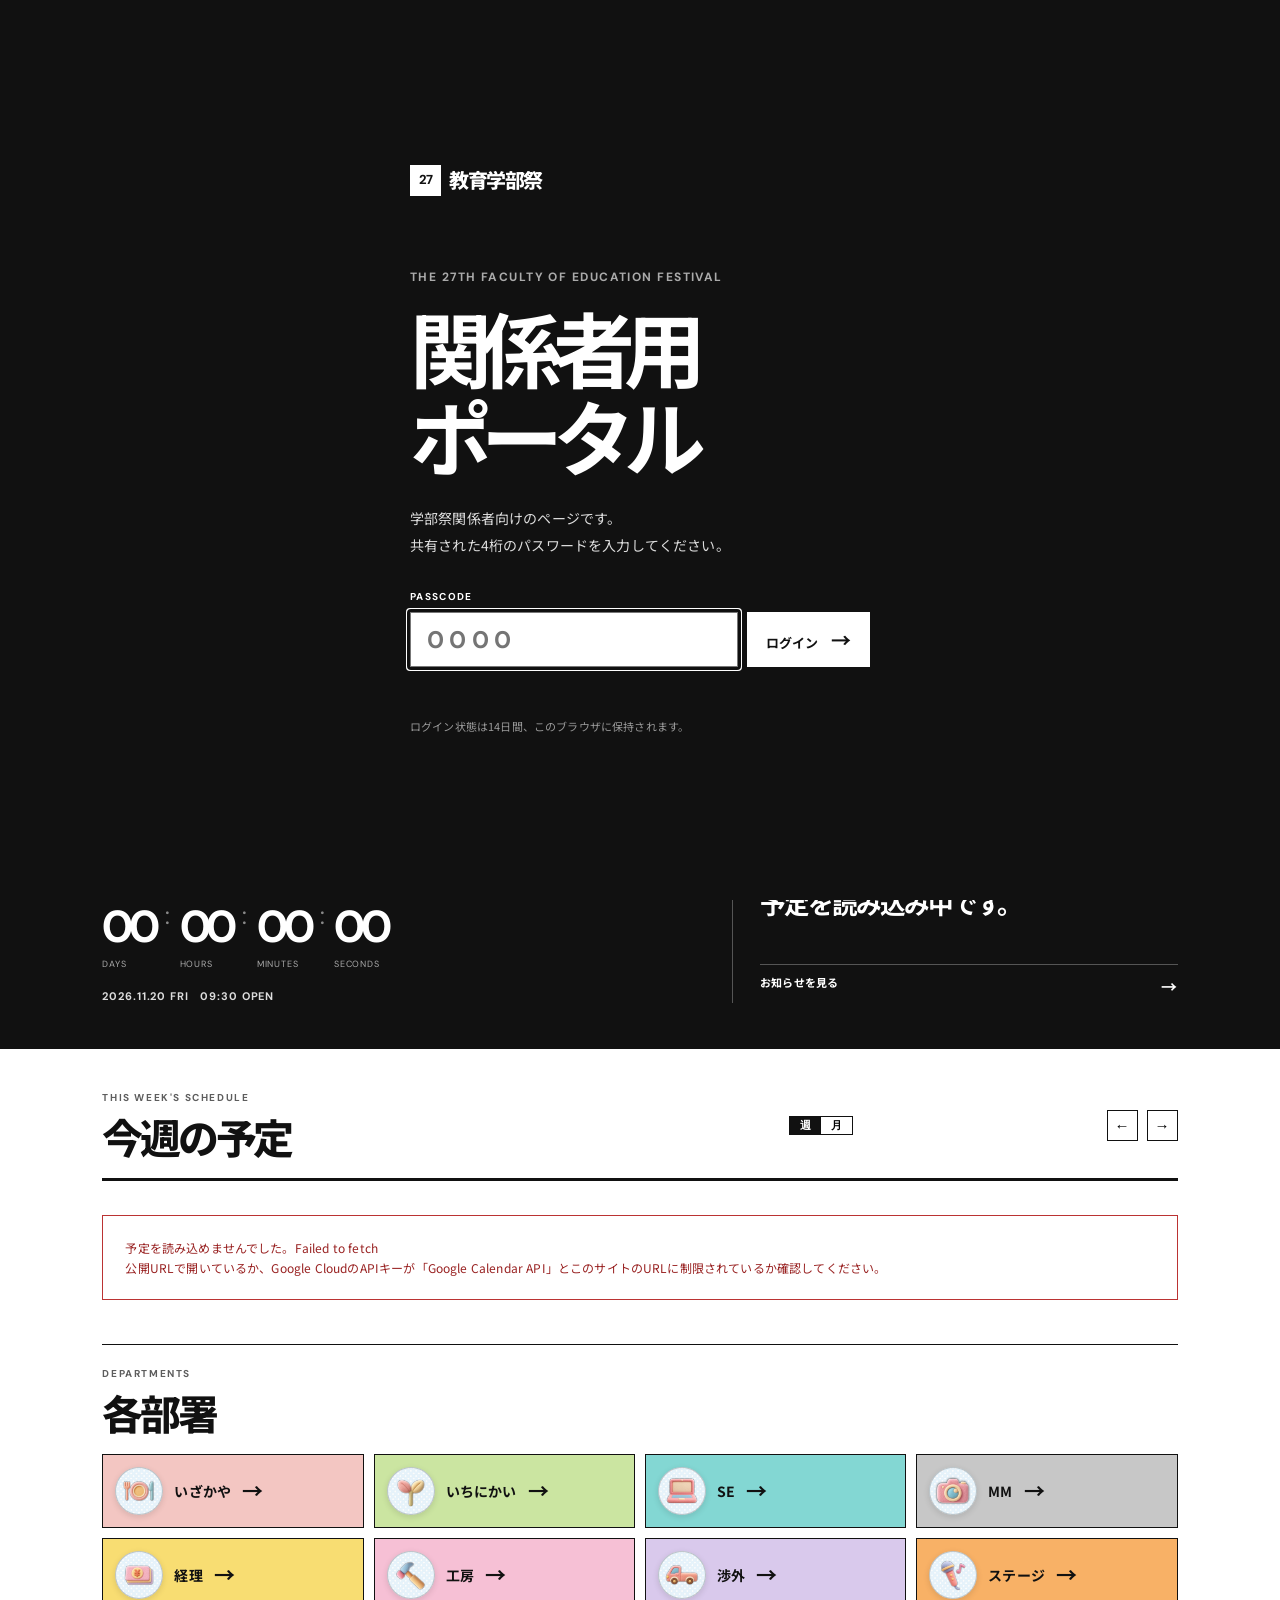
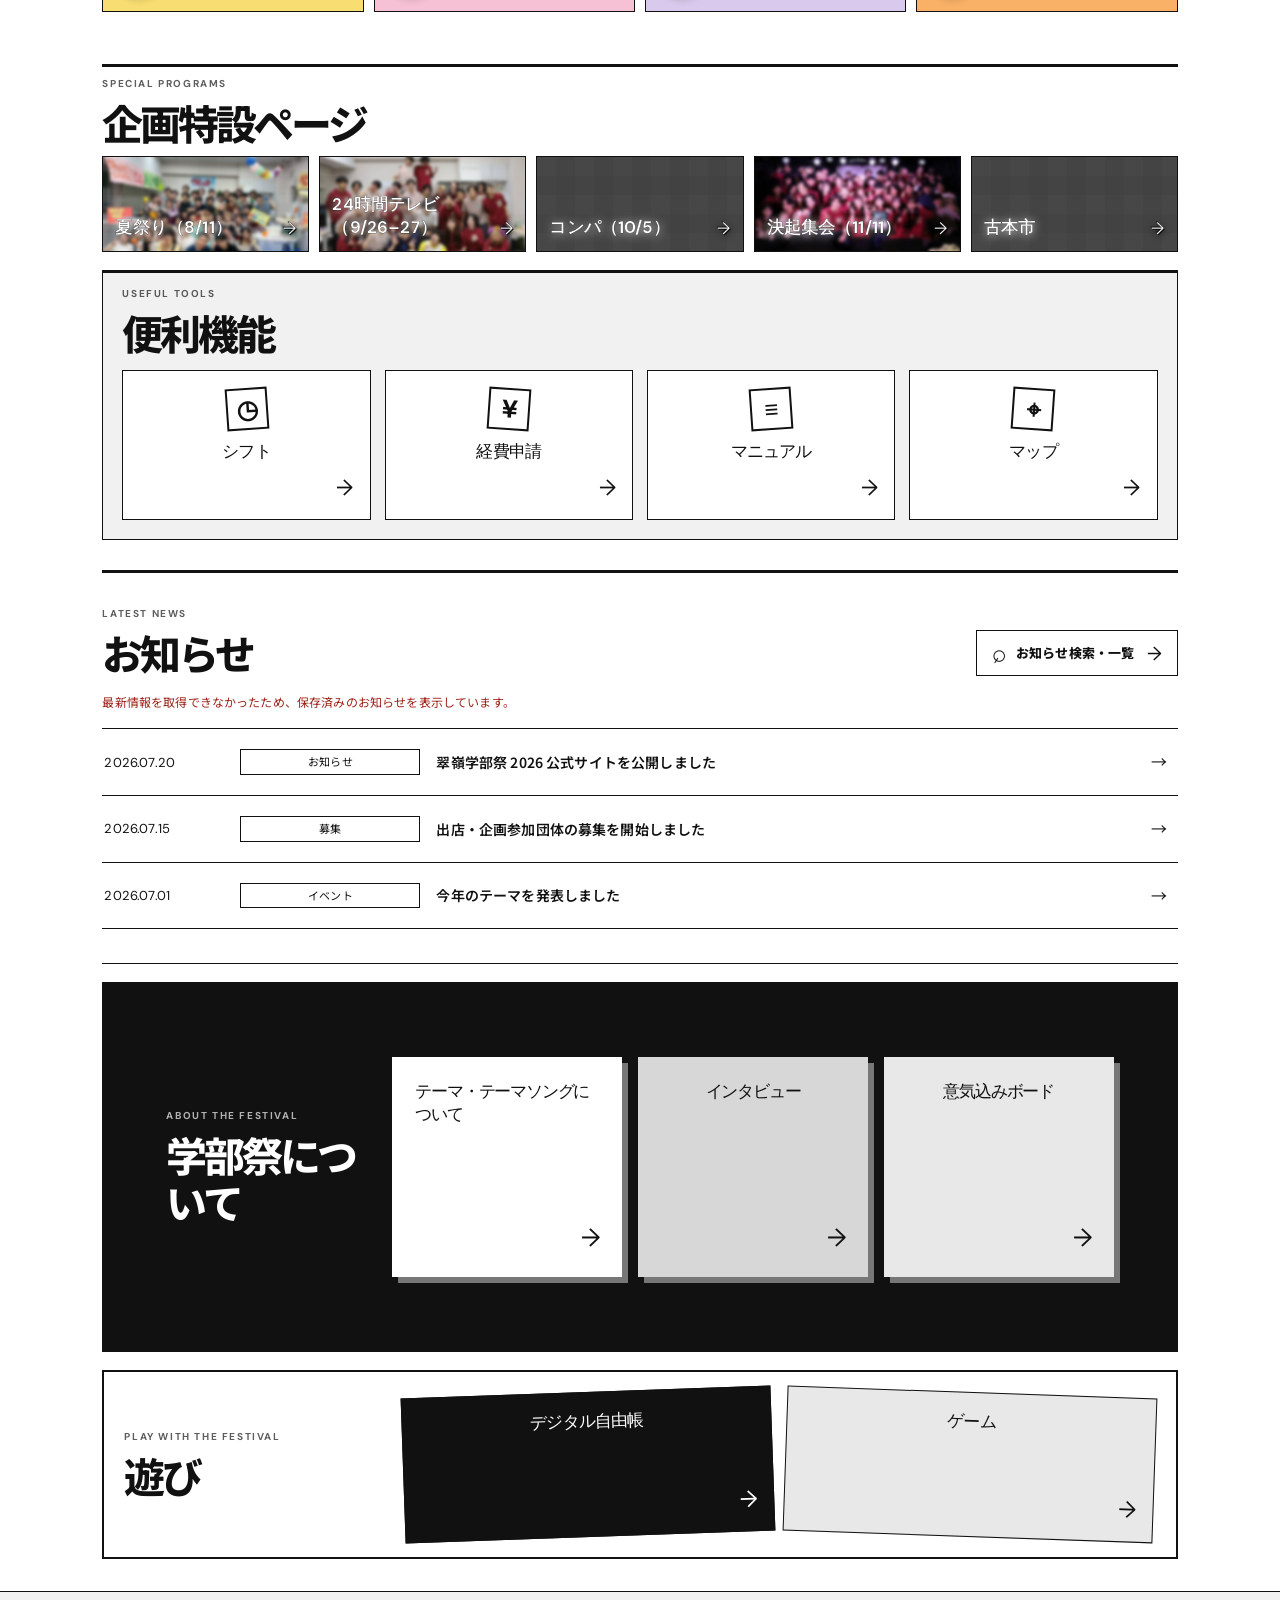
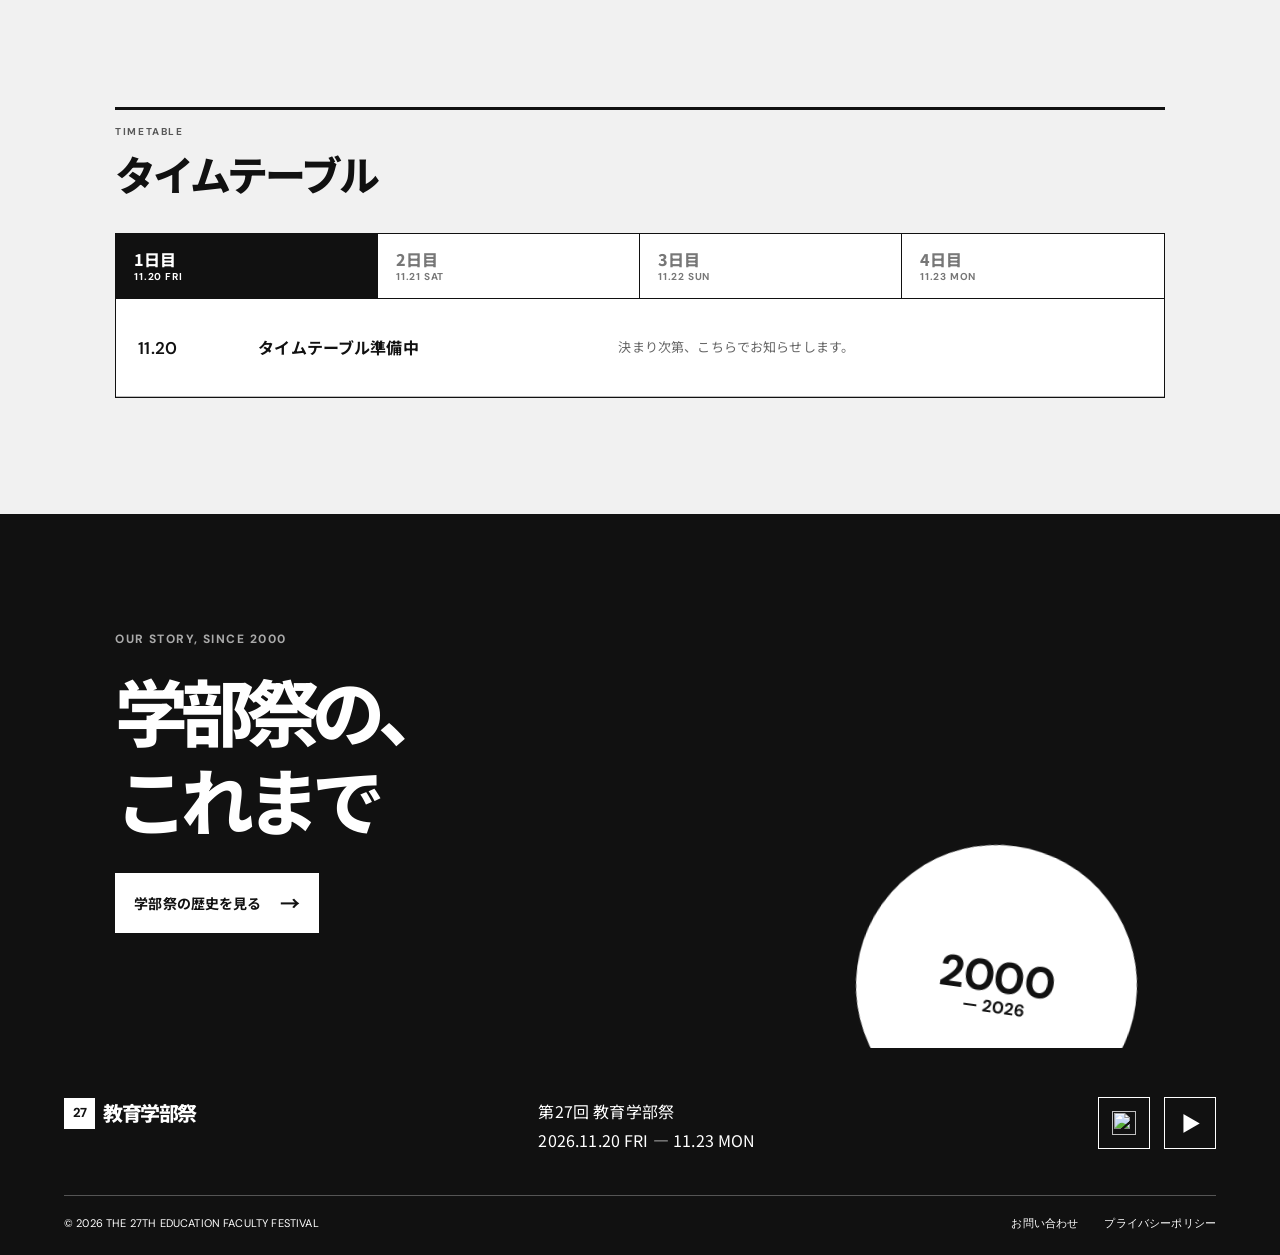
==== commit 142750fa: "Add files via upload" ====
--- a/index.html
+++ b/index.html
@@ -8,7 +8,7 @@
   <link rel="preconnect" href="https://fonts.googleapis.com" />
   <link rel="preconnect" href="https://fonts.gstatic.com" crossorigin />
   <link href="https://fonts.googleapis.com/css2?family=DM+Sans:wght@400;500;600;700&family=Noto+Sans+JP:wght@400;500;600;700;800&display=swap" rel="stylesheet" />
-  <link rel="stylesheet" href="style.css?v=20260724-4" />
+  <link rel="stylesheet" href="style.css?v=20260724-6" />
 </head>
 <body>
   <section class="access-gate" id="access-gate" aria-labelledby="access-title">
--- a/style.css
+++ b/style.css
@@ -217,6 +217,31 @@
 .news-search-link>span:last-child{margin-left:3px;font:400 19px/1 "DM Sans",sans-serif}
 .news-search-link:hover,.news-search-link:focus-visible{background:#111;color:#fff!important;opacity:1!important}
 .news-search-link:focus-visible{outline:3px solid #777;outline-offset:3px}
+.portal-groups .portal-group--about a{transition:transform .18s ease,box-shadow .18s ease}
+
+@media(min-width:801px){
+  .portal-groups .portal-group--about{
+    min-height:370px;
+    grid-template-columns:minmax(210px,.9fr) repeat(3,minmax(0,1fr));
+    gap:16px;
+    padding:48px clamp(24px,5vw,70px);
+  }
+  .portal-groups .portal-group--about h3{grid-column:1;align-self:center!important}
+  .portal-groups .portal-group--about a,
+  .portal-groups .portal-group--about a:nth-of-type(1),
+  .portal-groups .portal-group--about a:nth-of-type(2),
+  .portal-groups .portal-group--about a:nth-of-type(3){
+    grid-column:auto!important;
+    grid-row:auto!important;
+    width:100%!important;
+    min-height:220px;
+    align-self:center!important;
+    justify-self:stretch!important;
+    transform:none!important;
+  }
+  .portal-groups .portal-group--about a:hover,
+  .portal-groups .portal-group--about a:focus-visible{transform:none!important;box-shadow:10px 10px 0 #777}
+}
 
 @media(max-width:760px){
   .all-news-modal-card{padding:30px 20px}
